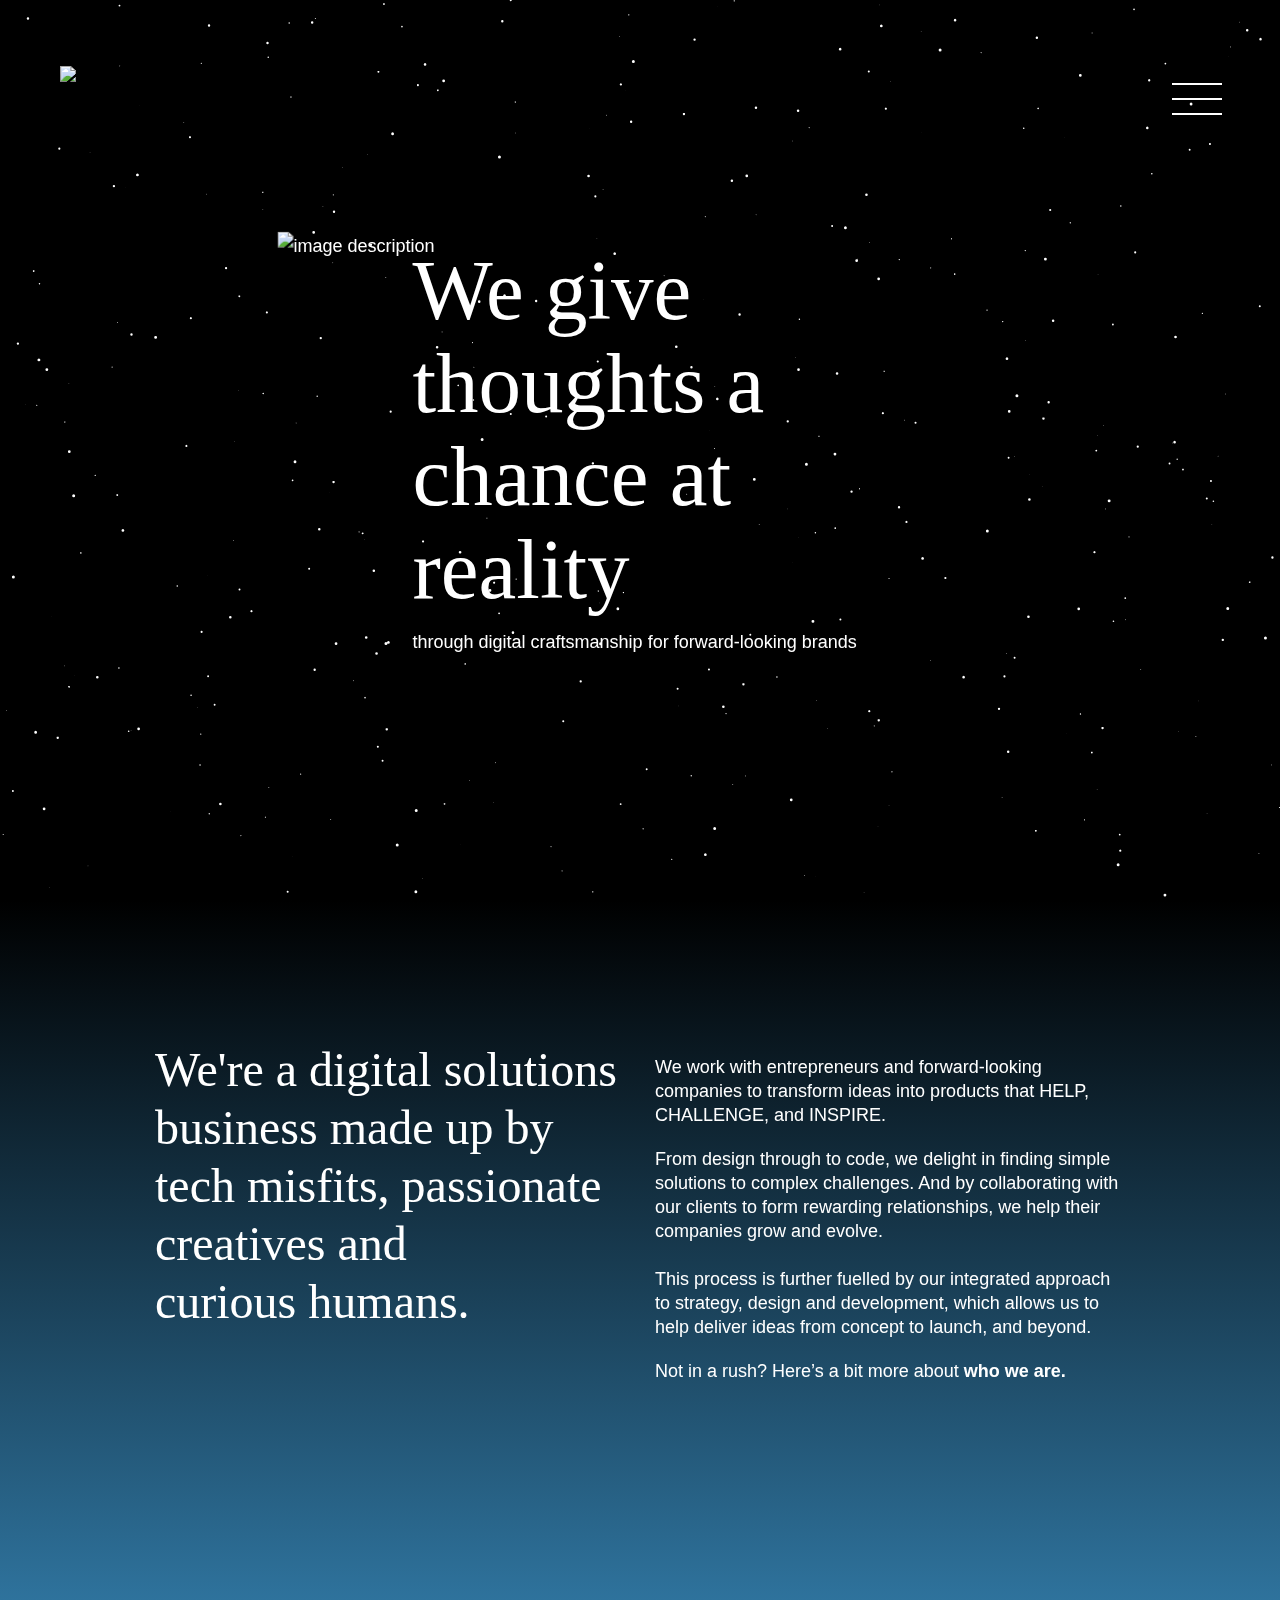
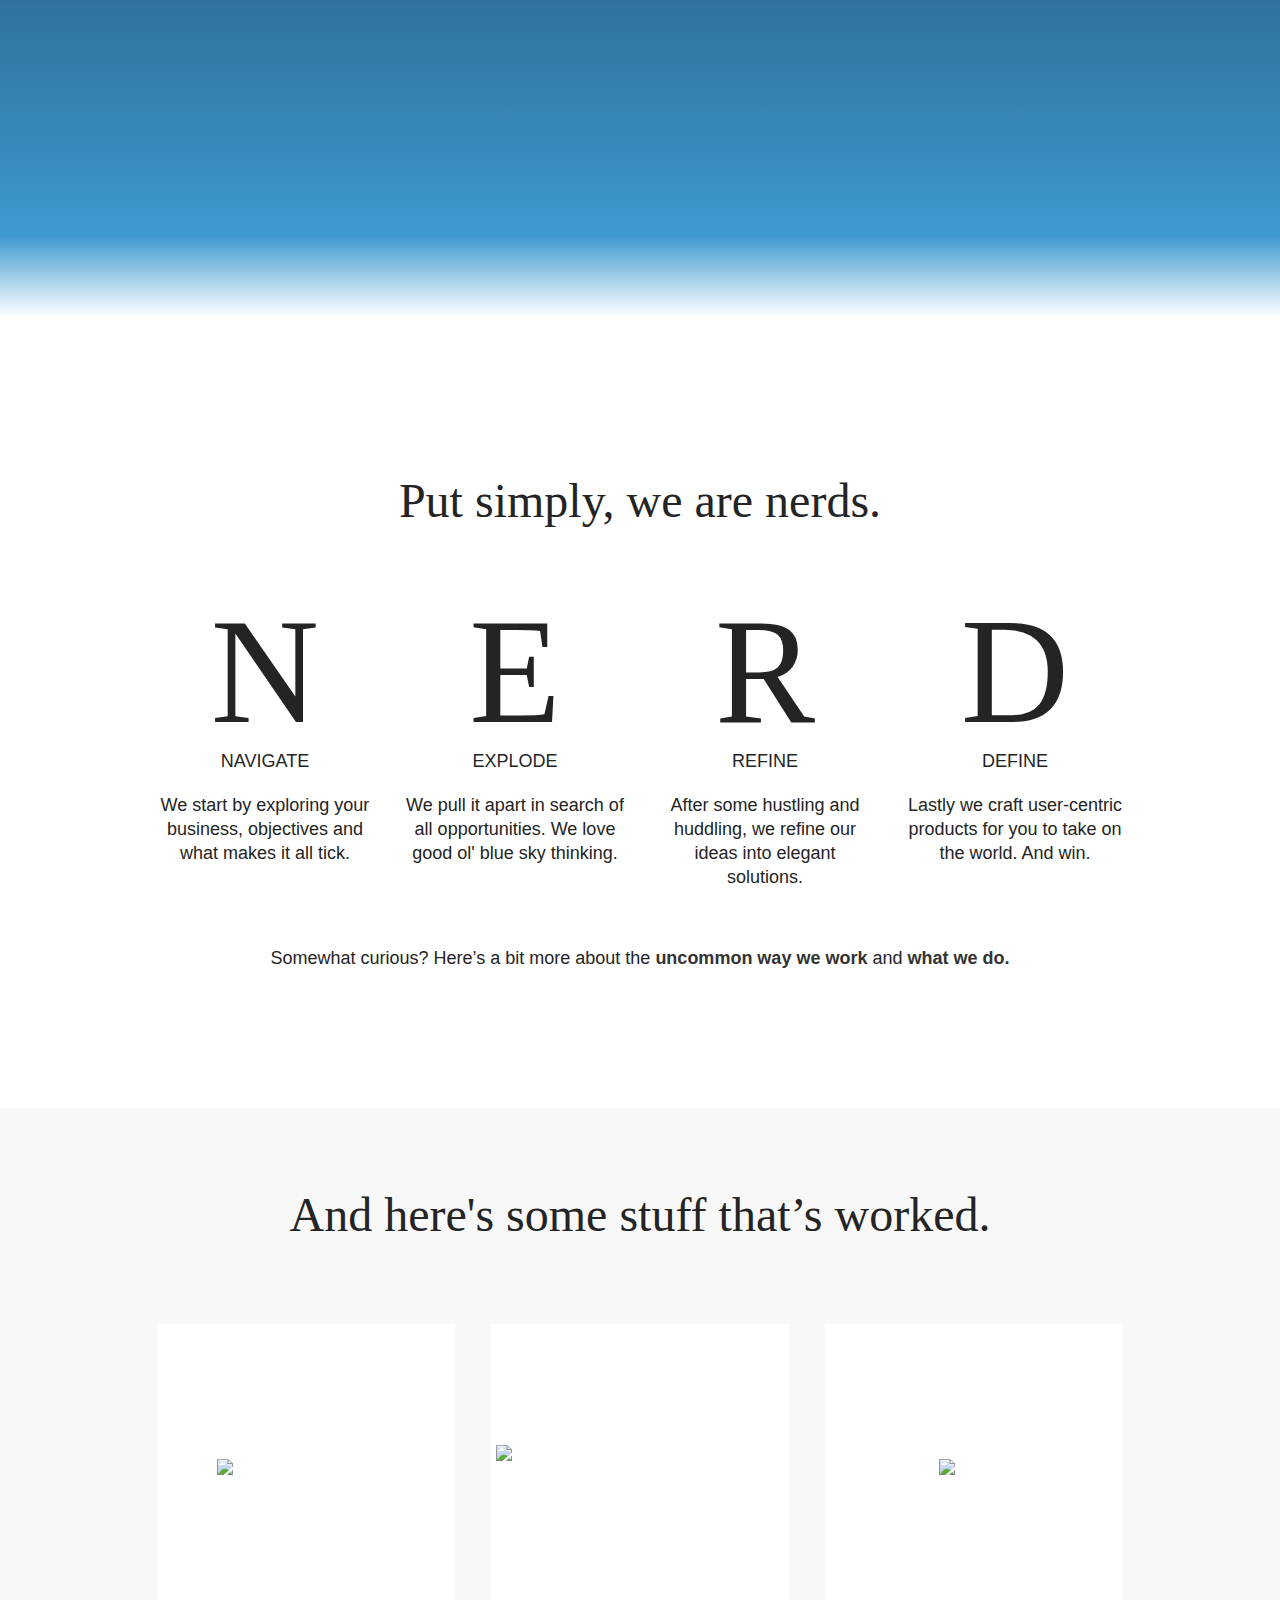
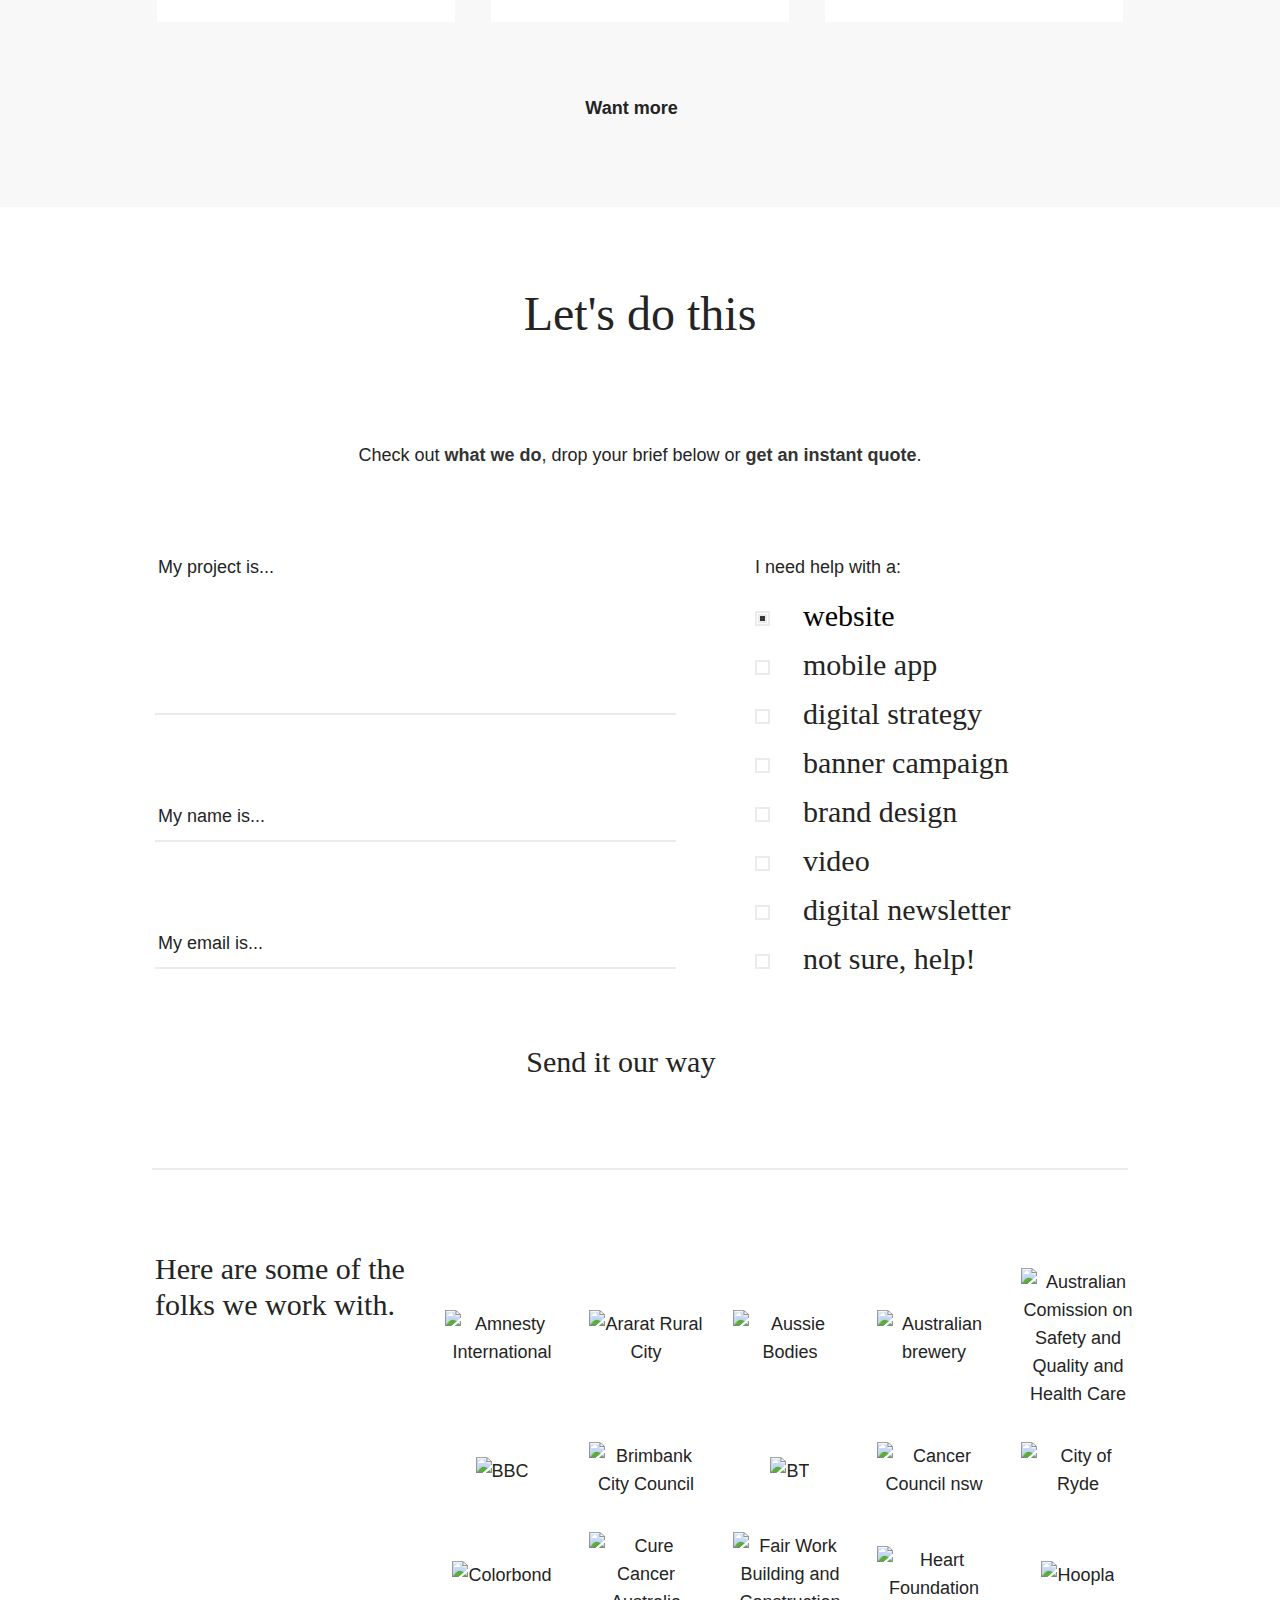
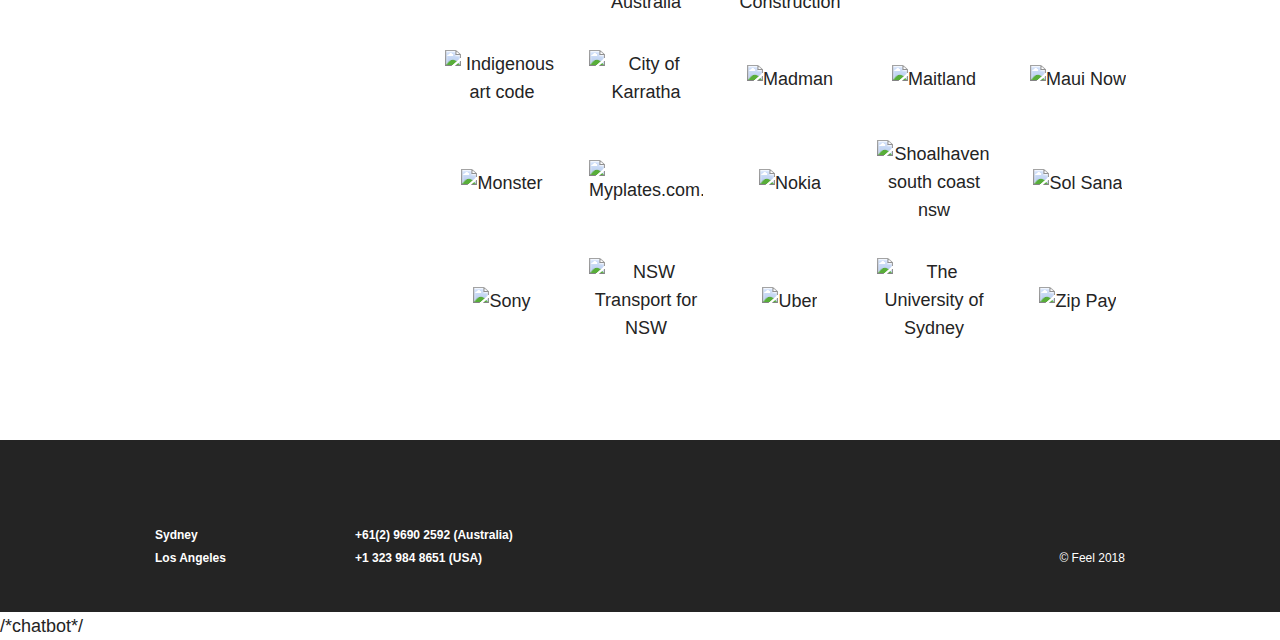
==== landing page/index.html @ 98326116 "using new landing page" ====
<!DOCTYPE html>
<!-- saved from url=(0020)https://feel.com.au/ -->
<html class=""><head><meta http-equiv="Content-Type" content="text/html; charset=UTF-8">
    
  
  <meta name="viewport" content="width=device-width, initial-scale=1.0">
  <title>Feel - A Digital Solutions Business</title>
  <meta name="description" content="We work with entrepreneurs and forward-looking companies to transform ideas into products that HELP, CHALLENGE, and INSPIRE. Got an idea? Call us 02 96902592.">
<meta property="og:type" content="business.business">
<meta property="og:title" content="Feel - A Digital Solutions Business">
<meta property="og:url" content="https://feel.com.au">
<meta property="fb:app_id" content="466690410343011">
<meta property="og:description" content="We work with entrepreneurs and forward-looking companies to transform ideas into products that HELP, CHALLENGE, and INSPIRE. Got an idea? Call us 02 96902592.">
<meta property="og:image" content="https://feel.com.au/images/wemakepeoplefeel.jpg">
<meta property="business:contact_data:street_address" content="18a/617 Elizabeth Street">
<meta property="business:contact_data:locality" content="Redfern">
<meta property="business:contact_data:region" content="NSW">
<meta property="business:contact_data:postal_code" content="2016">
<meta property="business:contact_data:country_name" content="Australia">
<link rel="icon" type="image/x-icon" href="https://feel.com.au/favicon.ico">
  <link href="./files/css" rel="stylesheet">
  <link href="./files/css(1)" rel="stylesheet">
  <link rel="stylesheet" href="./files/ionicons.css">
  <link rel="stylesheet" href="./files/bootstrap-extended.css">
  <link rel="stylesheet" href="./files/main.css">
  <script type="text/javascript" async="" src="./files/js"></script><script type="text/javascript" async="" src="./files/analytics.js"></script><script src="./files/sdk.js" async="" crossorigin="anonymous"></script><script id="facebook-jssdk" src="./files/sdk(1).js"></script><script type="text/javascript" src="./files/three.min.js" defer=""></script>
  <script type="text/javascript" src="./files/detector.js" defer=""></script>
  <script id="vs" type="x-shader/x-vertex" defer="">
    varying vec2 vUv;
    void main() {
      vUv = uv;
      gl_Position = projectionMatrix * modelViewMatrix * vec4( position, 1.0 );
    }
  </script>

  <script id="fs" type="x-shader/x-fragment" defer="">
    uniform sampler2D map;
    uniform vec3 fogColor;
    uniform float fogNear;
    uniform float fogFar;

    varying vec2 vUv;
    void main() {

      float depth = gl_FragCoord.z / gl_FragCoord.w;
      float fogFactor = smoothstep( fogNear, fogFar, depth );

      gl_FragColor = texture2D( map, vUv );
      gl_FragColor.w *= pow( gl_FragCoord.z, 20.0 );
      gl_FragColor = mix( gl_FragColor, vec4( fogColor, gl_FragColor.w ), fogFactor );
    }
  </script>
  <script type="text/javascript" src="./files/jquery.min.js" defer=""></script>
  <script type="text/javascript">window.jQuery || document.write('<script src="js/jquery-1.11.2.min.js"><\/script>')</script><script src="./files/jquery-1.11.2.min.js"></script>
  <script src="./files/bootstrap.min.js" integrity="sha384-Tc5IQib027qvyjSMfHjOMaLkfuWVxZxUPnCJA7l2mCWNIpG9mGCD8wGNIcPD7Txa" crossorigin="anonymous" defer=""></script>
  <script src="./files/jquery.main.js" defer=""></script>
  <!--[if IE]>
  <style>
      #clouds{
           display: none!important;
      }
      .cloud-holder {
          display:block!important;
      }
  </style>
  <![endif]-->
<!-- Global site tag (gtag.js) - Google Analytics -->
<script async="" src="./files/js(1)"></script>
<script>
window.dataLayer = window.dataLayer || [];
function gtag(){dataLayer.push(arguments);}
gtag('js', new Date());

gtag('config', 'UA-21711145-1', { 'optimize_id': 'GTM-KLN4WBJ'});
</script>
<!--GET SITE CONTROL POPUP-->
<script type="text/javascript" async="" src="./files/d7o31z7e.js">
</script>
<!--END GET SITE CONTROL POPUP-->
<style></style></head>
<body class="homepage" data-spy="scroll" data-target="#nav">
  <div id="wrapper">
    <header id="header" data-spy="affix" data-offset-top="0" data-offset-bottom="0">
      <div class="container">
        <nav class="navbar navbar-default">
          <div class="navbar-header">
            <a class="navbar-brand change-color" href="https://feel.com.au/#">
              <picture class="white-logo">
                <!--[if IE 9]><video style="display: none;"><![endif]-->
                <source srcset="images/logo-white-small.png, images/logo-white-small-2x.png 2x" media="(max-width: 767px)">
                <source srcset="images/logo-large-white.png">
                <!--[if IE 9]></video><![endif]-->
                <img src="./files/logo-large-white.png" alt="Feel">
              </picture>
              <picture class="black-logo">
                <!--[if IE 9]><video style="display: none;"><![endif]-->
                <source srcset="images/logo-dark-small.png, images/logo-dark-small-2x.png 2x" media="(max-width: 767px)">
                <source srcset="images/logo-large-dark.png">
                <!--[if IE 9]></video><![endif]-->
                <img src="./files/logo-large-dark.png" alt="Feel">
              </picture>
             </a>
          </div>
          <a class="nav-opener change-color" href="https://feel.com.au/#"><span></span></a>
          <nav id="nav">
            <div class="nav-container">
              <a class="nav-opener" href="https://feel.com.au/#"><span></span></a>
              <div class="nav-holder">
                <ul class="nav navbar-nav">
                  <li><a href="https://feel.com.au/#What-we-do">Who we are</a></li>
                  <li><a href="https://feel.com.au/#How-we-do-it">How we work</a></li>
                  <li><a href="https://feel.com.au/whatwedo">What we do</a></li>
                  <li><a href="https://feel.com.au/#Stuff-that-worked">Stuff that worked</a></li>
                  <li><a href="https://feel.com.au/#Let%E2%80%99s-talk">Let’s talk</a></li>
                </ul>
              </div>
            </div>
          </nav>
        </nav>
      </div>
    </header>
    <main id="main" role="main">
      <section class="top-inforamtiom">
        <div class="container">
          <div class="row">
            <div class="col-xs-12 column">
              <div class="text-block">
                <div class="text-wrapper">
                  <div class="holder">
                    <!--h1>We build transformative experiences</h1-->
                    <h1>We give thoughts a chance at reality</h1>
                    <p>through digital craftsmanship for forward-looking brands</p>
                  </div>
                  <div class="austronaut" style="transform: translate3d(76.4936px, 86.6725px, 0px);">
                    <picture>
                      <!--[if IE 9]><video style="display: none;"><![endif]-->
                      <source srcset="images/image-astronaut-small.png, images/image-astronaut-small-2x.png 2x" media="(max-width: 767px)">
                      <source srcset="images/image-astronaut.png">
                      <!--[if IE 9]></video><![endif]-->
                      <img src="./files/image-astronaut.png" alt="image description">
                    </picture>
                  </div>
                </div>
              </div>
            </div>
          </div>
        </div>
        <canvas id="canvas" width="1920" height="929"></canvas>
      </section>
      <section class="content-cols" id="What-we-do">
        <div class="container">
          <div class="row">
            <div class="col-xs-12 col-sm-5 col-sm-offset-1 title-col">
              <h2>We're a digital solutions business made up by tech misfits, passionate creatives and<br> curious humans.</h2>
            </div>
            <div class="col-xs-12 col-sm-5 description">
              	<p>We work with entrepreneurs and forward-looking companies to transform ideas into products that HELP, CHALLENGE, and INSPIRE.</p>
  				<p>From design through to code, we delight in finding simple solutions to complex challenges. And by
				collaborating with our clients to form rewarding relationships, we help their companies grow and evolve.<br><br>
				This process is further fuelled by our integrated approach to strategy, design and development, which allows us to
				help deliver ideas from concept to launch, and beyond.</p>
				<p>Not in a rush? Here’s a bit more about <a href="https://feel.com.au/about">who we are.</a><br></p>
            </div>
          </div>
        </div>
        <div id="clouds" style="background: url(&quot;[data-uri]&quot;) 0% 0% / 32px 100%;"><canvas width="1920" height="929" style="width: 1920px; height: 929px;"></canvas></div>
        <div class="cloud-holder">
         <img src="./files/clouds.png" alt="image description" width="1768" height="522">
       </div>
      </section>
      <div class="container" id="How-we-do-it">
        <div class="row">
          <div class="col-xs-12 text-center">
            <div class="intro-section">
              <h2>Put simply, we are nerds.</h2>
              <ul class="abbr-list list-unstyled">
                <li>
                  <span class="letter">N</span>
                  <span class="letter-explanation">NAVIGATE</span>
                  <p>We start by exploring your business, objectives and what makes it all tick.</p>
                </li>
                <li>
                  <span class="letter">e</span>
                  <span class="letter-explanation">EXPLODE</span>
                  <p>We pull it apart in search of all opportunities. We love good ol' blue sky thinking.</p>
                </li>
                <li>
                  <span class="letter">r</span>
                  <span class="letter-explanation">REFINE</span>
                  <p>After some hustling and huddling, we refine our ideas into elegant solutions.</p>
                </li>
                <li>
                  <span class="letter">d</span>
                  <span class="letter-explanation">DEFINE</span>
                  <p>Lastly we craft user-centric products for you to take on the world. And win.</p>
                </li>
              </ul>
  <p><br></p><p>Somewhat curious? Here’s a bit more about the <a href="https://feel.com.au/howwework">uncommon way we work </a>and <a href="https://feel.com.au/whatwedo">what we do.</a></p>
            </div>
          </div>
        </div>
      </div>
      <section class="stuff-section" id="Stuff-that-worked">
        <div class="container">
          <div class="row">
            <div class="col-xs-12 column text-center">
              <h2>And here's some stuff that’s worked.</h2>
              <div class="stuff-carousel load-more-holder">
                <div class="slick-slider">
                  <div class="slide">
                    <a popup-src="inc/fwbc-onsite" href="https://feel.com.au/#">
                      <span class="hover-block">
                        <span class="title">FWBC OnSite App</span>
                      </span>
                      <span class="image-holder">
                        <picture>
                          <!--[if IE 9]><video style="display: none;"><![endif]-->
                          <source srcset="images/FWBC.jpg, images/FWBC.jpg 2x" media="(max-width: 767px)">
                          <source srcset="images/FWBC.jpg">
                          <!--[if IE 9]></video><![endif]-->
                          <img src="./files/FWBC.jpg" alt="FWBC OnSite App">
                        </picture>
                      </span>
                    </a>
                  </div>
                  <div class="slide">
                    <a popup-src="inc/monster" href="https://feel.com.au/#">
                      <span class="hover-block">
                        <span class="title">Monster Worldwide Learning Platform</span>
                      </span>
                      <span class="image-holder">
                        <picture>
                          <!--[if IE 9]><video style="display: none;"><![endif]-->
                          <source srcset="images/monster.jpg, images/monster.jpg 2x" media="(max-width: 767px)">
                          <source srcset="images/monster.jpg">
                          <!--[if IE 9]></video><![endif]-->
                          <img src="./files/monster.jpg" alt="Monster Worldwide Recruitment Learning Platform">
                        </picture>
                      </span>
                    </a>
                  </div>
                  <div class="slide">
                    <a popup-src="inc/nokia-inhindsight" href="https://feel.com.au/#">
                      <span class="hover-block">
                        <span class="title">In Hindsight for Nokia</span>
                      </span>
                      <span class="image-holder">
                        <picture>
                          <!--[if IE 9]><video style="display: none;"><![endif]-->
                          <source srcset="images/nokia.jpg, images/nokia.jpg 2x" media="(max-width: 767px)">
                          <source srcset="images/nokia.jpg">
                          <!--[if IE 9]></video><![endif]-->
                          <img src="./files/nokia.jpg" alt="Nokia">
                        </picture>
                      </span>
                    </a>
                  </div>
                </div>
                <a class="load-more ion-ios-arrow-down" href="https://feel.com.au/inc/more-slides">Want more</a>
              </div>
            </div>
          </div>
        </div>
      </section>
      <section class="form-section" id="Let’s-talk">
        <form action="https://feel.com.au/mail.php" method="post" enctype="multipart/form-data" target-page="thankyou" class="step-form form-validation">
          <fieldset>
            <div class="container steps-holder">
              <div class="row">
                <div class="col-xs-12 text-center">
                  <h2>Let's do this</h2>
                  <p>Check out <a href="https://feel.com.au/whatwedo">what we do</a>, drop your brief below or <a href="https://feel.com.au/showmethemoney">get an instant quote</a>.</p>
                </div>
              </div>
              <div class="row steps-row">
                <div class="col-xs-12 col-sm-6 col-md-offset-1 inputs-block">
                  <div class="holder">
                    <div class="field-holder required-holder">
                      <textarea name="umessage" class="required" cols="30" rows="10" placeholder="My project is..." required=""></textarea>
                    </div>
                    <div class="field-holder required-holder">
                      <input name="ufname" class="required" type="text" placeholder="My name is..." required="">
                    </div>
                    <div class="field-holder required-holder">
                      <input name="umail" class="required-email" type="email" placeholder="My email is..." required="">
                    </div>
                  </div>
                </div>
                <div class="col-xs-12 col-sm-6 col-md-4 checkbox-block">
                  <div class="required-holder check-list">
                    <span class="label-col">I need help with a:</span>
                    <div class="check-row">
                      <span class="jcf-checkbox jcf-checked"><span></span><input data-type="at_least_one" name="needs[]" value="website" data-name="uniq____" id="id-check1" checked="checked" type="checkbox" style="position: absolute; height: 100%; width: 100%; opacity: 0; margin: 0px;"></span>
                      <label for="id-check1" class="jcf-label-active">website</label>
                    </div>
                    <div class="check-row">
                      <span class="jcf-checkbox jcf-unchecked"><span></span><input data-type="at_least_one" name="needs[]" value="mobile app" data-name="uniq____" id="id-check2" type="checkbox" style="position: absolute; height: 100%; width: 100%; opacity: 0; margin: 0px;"></span>
                      <label for="id-check2">mobile app</label>
                    </div>
                    <div class="check-row">
                      <span class="jcf-checkbox jcf-unchecked"><span></span><input data-type="at_least_one" name="needs[]" value="digital strategy" data-name="uniq____" id="id-check3" type="checkbox" style="position: absolute; height: 100%; width: 100%; opacity: 0; margin: 0px;"></span>
                      <label for="id-check3">digital strategy</label>
                    </div>
                    <div class="check-row">
                      <span class="jcf-checkbox jcf-unchecked"><span></span><input data-type="at_least_one" name="needs[]" value="banner campaign" data-name="uniq____" id="id-check4" type="checkbox" style="position: absolute; height: 100%; width: 100%; opacity: 0; margin: 0px;"></span>
                      <label data-required="true" for="id-check4">banner campaign</label>
                    </div>
                    <div class="check-row">
                      <span class="jcf-checkbox jcf-unchecked"><span></span><input data-type="at_least_one" name="needs[]" value="brand design" data-name="uniq____" id="id-check5" type="checkbox" style="position: absolute; height: 100%; width: 100%; opacity: 0; margin: 0px;"></span>
                      <label for="id-check5">brand design</label>
                    </div>
                    <div class="check-row">
                      <span class="jcf-checkbox jcf-unchecked"><span></span><input data-type="at_least_one" name="needs[]" value="video" data-name="uniq____" id="id-check6" type="checkbox" style="position: absolute; height: 100%; width: 100%; opacity: 0; margin: 0px;"></span>
                      <label for="id-check6">video</label>
                    </div>
                    <div class="check-row">
                      <span class="jcf-checkbox jcf-unchecked"><span></span><input data-type="at_least_one" name="needs[]" value="digital newsletter" data-name="uniq____" id="id-check7" type="checkbox" style="position: absolute; height: 100%; width: 100%; opacity: 0; margin: 0px;"></span>
                      <label for="id-check7">digital newsletter</label>
                    </div>
                    <div class="check-row">
                      <span class="jcf-checkbox jcf-unchecked"><span></span><input data-type="at_least_one" name="needs[]" value="not sure" data-name="uniq____" id="id-check8" type="checkbox" style="position: absolute; height: 100%; width: 100%; opacity: 0; margin: 0px;"></span>
                      <label for="id-check8">not sure, help!</label>
                    </div>
                    <div class="btn-holder text-center">
                      <a href="https://feel.com.au/#" class="next-step open item-link ion-ios-arrow-thin-right">Next step</a>
                    </div>
                  </div>
                </div>
              </div>
              <div class="row">
                <div class="col-xs-12 text-center submit-col">
                  <a href="https://feel.com.au/#" class="prev-step open item-link ion-ios-arrow-thin-left">Previous step</a>
                  <button type="submit" name="mail_submit" class="item-link ion-ios-arrow-thin-right">Send it our way</button>
                  <input type="hidden" value="1" name="mail_submit">
                </div>
              </div>
            </div>
          </fieldset>
        </form>
      </section>
      <div class="container">
        <section class="logos-section">
          <div class="row">
            <div class="col-xs-12 col-md-3 col-md-offset-1">
              <h3>Here are some of the folks we work with.</h3>
            </div>
            <div class="col-xs-12 col-sm-10 col-sm-offset-1 col-md-offset-0 col-md-7">
              <ul class="logos-list list-unstyled">
                <li>
                  <picture>
                    <!--[if IE 9]><video style="display: none;"><![endif]-->
                    <source srcset="images/amnesty.png, images/amnesty.png 2x" media="(max-width: 767px)">
                    <source srcset="images/amnesty.png">
                    <!--[if IE 9]></video><![endif]-->
                    <img src="./files/amnesty.png" alt="Amnesty International">
                  </picture>
                </li>
                <li>
                  <picture>
                    <!--[if IE 9]><video style="display: none;"><![endif]-->
                    <source srcset="images/img4-small.png, images/img4-small-2x.png 2x" media="(max-width: 767px)">
                    <source srcset="images/img4.png">
                    <!--[if IE 9]></video><![endif]-->
                    <img src="./files/img4.png" alt="Ararat Rural City">
                  </picture>
                </li>
                <li>
                  <picture>
                    <!--[if IE 9]><video style="display: none;"><![endif]-->
                    <source srcset="images/aussiebodies.png, images/aussiebodies.png 2x" media="(max-width: 767px)">
                    <source srcset="images/aussiebodies.png">
                    <!--[if IE 9]></video><![endif]-->
                    <img src="./files/aussiebodies.png" alt="Aussie Bodies">
                  </picture>
                </li>
                <li>
                  <picture>
                    <!--[if IE 9]><video style="display: none;"><![endif]-->
                    <source srcset="images/img5-small.png, images/img5-small-2x.png 2x" media="(max-width: 767px)">
                    <source srcset="images/img5.png">
                    <!--[if IE 9]></video><![endif]-->
                    <img src="./files/img5.png" alt="Australian brewery">
                  </picture>
                </li>
                <li>
                  <picture>
                    <!--[if IE 9]><video style="display: none;"><![endif]-->
                    <source srcset="images/img6-small.png, images/img6-small-2x.png 2x" media="(max-width: 767px)">
                    <source srcset="images/img6.png">
                    <!--[if IE 9]></video><![endif]-->
                    <img src="./files/img6.png" alt="Australian Comission on Safety and Quality and Health Care">
                  </picture>
                </li>
                <li>
                  <picture>
                    <!--[if IE 9]><video style="display: none;"><![endif]-->
                    <source srcset="images/img7-small.png, images/img7-small-2x.png 2x" media="(max-width: 767px)">
                    <source srcset="images/img7.png">
                    <!--[if IE 9]></video><![endif]-->
                    <img src="./files/img7.png" alt="BBC">
                  </picture>
                </li>
                <li>
                  <picture>
                    <!--[if IE 9]><video style="display: none;"><![endif]-->
                    <source srcset="images/img8-small.png, images/img8-small-2x.png 2x" media="(max-width: 767px)">
                    <source srcset="images/img8.png">
                    <!--[if IE 9]></video><![endif]-->
                    <img src="./files/img8.png" alt="Brimbank City Council">
                  </picture>
                </li>
                <li>
                  <picture>
                    <!--[if IE 9]><video style="display: none;"><![endif]-->
                    <source srcset="images/img9-small.png, images/img9-small-2x.png 2x" media="(max-width: 767px)">
                    <source srcset="images/img9.png">
                    <!--[if IE 9]></video><![endif]-->
                    <img src="./files/img9.png" alt="BT">
                  </picture>
                </li>
		<li>
                  <picture>
                    <!--[if IE 9]><video style="display: none;"><![endif]-->
                    <source srcset="images/img10-small.png, images/img10-small-2x.png 2x" media="(max-width: 767px)">
                    <source srcset="images/img10.png">
                    <!--[if IE 9]></video><![endif]-->
                    <img src="./files/img10.png" alt="Cancer Council nsw">
                  </picture>
                </li>
                <li>
                  <picture>
                    <!--[if IE 9]><video style="display: none;"><![endif]-->
                    <source srcset="images/img12-small.png, images/img12-small-2x.png 2x" media="(max-width: 767px)">
                    <source srcset="images/img12.png">
                    <!--[if IE 9]></video><![endif]-->
                    <img src="./files/img5.png" alt="City of Ryde">
                  </picture>
                </li>
                <li>
                  <picture>
                    <!--[if IE 9]><video style="display: none;"><![endif]-->
                    <source srcset="images/img13-small.png, images/img13-small-2x.png 2x" media="(max-width: 767px)">
                    <source srcset="images/img13.png">
                    <!--[if IE 9]></video><![endif]-->
                    <img src="./files/img5.png" alt="Colorbond">
                  </picture>
                </li>
                <li>
                  <picture>
                    <!--[if IE 9]><video style="display: none;"><![endif]-->
                    <source srcset="images/img14-small.png, images/img14-small-2x.png 2x" media="(max-width: 767px)">
                    <source srcset="images/img14.png">
                    <!--[if IE 9]></video><![endif]-->
                    <img src="./files/img4.png" alt="Cure Cancer Australia">
                  </picture>
                </li>
                <li>
                  <picture>
                    <!--[if IE 9]><video style="display: none;"><![endif]-->
                    <source srcset="images/fwbc2.png, images/fwbc2.png 2x" media="(max-width: 767px)">
                    <source srcset="images/fwbc2.png">
                    <!--[if IE 9]></video><![endif]-->
                    <img src="./files/fwbc2.png" alt="Fair Work Building and Construction">
                  </picture>
                </li>
                <li>
                  <picture>
                    <!--[if IE 9]><video style="display: none;"><![endif]-->
                    <source srcset="images/img16-small.png, images/img16-small-2x.png 2x" media="(max-width: 767px)">
                    <source srcset="images/img16.png">
                    <!--[if IE 9]></video><![endif]-->
                    <img src="./files/img16.png" alt="Heart Foundation">
                  </picture>
                </li>
                <li>
                  <picture>
                    <!--[if IE 9]><video style="display: none;"><![endif]-->
                    <source srcset="images/img17-small.png, images/img17-small-2x.png 2x" media="(max-width: 767px)">
                    <source srcset="images/img17.png">
                    <!--[if IE 9]></video><![endif]-->
                    <img src="./files/img17.png" alt="Hoopla">
                  </picture>
                </li>
                <li>
                  <picture>
                    <!--[if IE 9]><video style="display: none;"><![endif]-->
                    <source srcset="images/img18-small.png, images/img18-small-2x.png 2x" media="(max-width: 767px)">
                    <source srcset="images/img18.png">
                    <!--[if IE 9]></video><![endif]-->
                    <img src="./files/img18.png" alt="Indigenous art code">
                  </picture>
                </li>
                <li>
                  <picture>
                    <!--[if IE 9]><video style="display: none;"><![endif]-->
                    <source srcset="images/img19-small.png, images/img19-small-2x.png 2x" media="(max-width: 767px)">
                    <source srcset="images/img19.png">
                    <!--[if IE 9]></video><![endif]-->
                    <img src="./files/img19.png" alt="City of Karratha">
                  </picture>
                </li>
                <li>
                  <picture>
                    <!--[if IE 9]><video style="display: none;"><![endif]-->
                    <source srcset="images/img20-small.png, images/img20-small-2x.png 2x" media="(max-width: 767px)">
                    <source srcset="images/img20.png">
                    <!--[if IE 9]></video><![endif]-->
                    <img src="./files/img20.png" alt="Madman">
                  </picture>
                </li>
                <li>
                  <picture>
                    <!--[if IE 9]><video style="display: none;"><![endif]-->
                    <source srcset="images/img21-small.png, images/img21-small-2x.png 2x" media="(max-width: 767px)">
                    <source srcset="images/img21.png">
                    <!--[if IE 9]></video><![endif]-->
                    <img src="./files/img21.png" alt="Maitland">
                  </picture>
                </li>
                <li>
                  <picture>
                    <!--[if IE 9]><video style="display: none;"><![endif]-->
                    <source srcset="images/img22-small.png, images/img22-small-2x.png 2x" media="(max-width: 767px)">
                    <source srcset="images/img22.png">
                    <!--[if IE 9]></video><![endif]-->
                    <img src="./files/img22.png" alt="Maui Now">
                  </picture>
                </li>
                <li>
                  <picture>
                    <!--[if IE 9]><video style="display: none;"><![endif]-->
                    <source srcset="images/img23-small.png, images/img23-small-2x.png 2x" media="(max-width: 767px)">
                    <source srcset="images/img23.png">
                    <!--[if IE 9]></video><![endif]-->
                    <img src="./files/img23.png" alt="Monster">
                  </picture>
                </li>
                <li>
                  <picture>
                    <!--[if IE 9]><video style="display: none;"><![endif]-->
                    <source srcset="images/img25-small.png, images/img25-small-2x.png 2x" media="(max-width: 767px)">
                    <source srcset="images/img25.png">
                    <!--[if IE 9]></video><![endif]-->
                    <img src="./files/img25.png" alt="Myplates.com.au">
                  </picture>
                </li>
                <li>
                  <picture>
                    <!--[if IE 9]><video style="display: none;"><![endif]-->
                    <source srcset="images/img26-small.png, images/img26-small-2x.png 2x" media="(max-width: 767px)">
                    <source srcset="images/img26.png">
                    <!--[if IE 9]></video><![endif]-->
                    <img src="./files/img26.png" alt="Nokia">
                  </picture>
                </li>
                <li>
                  <picture>
                    <!--[if IE 9]><video style="display: none;"><![endif]-->
                    <source srcset="images/img27-small.png, images/img27-small-2x.png 2x" media="(max-width: 767px)">
                    <source srcset="images/img27.png">
                    <!--[if IE 9]></video><![endif]-->
                    <img src="./files/img27.png" alt="Shoalhaven south coast nsw">
                  </picture>
                </li>
                <li>
                  <picture>
                    <!--[if IE 9]><video style="display: none;"><![endif]-->
                    <source srcset="images/img28-small.png, images/img28-small-2x.png 2x" media="(max-width: 767px)">
                    <source srcset="images/img28.png">
                    <!--[if IE 9]></video><![endif]-->
                    <img src="./files/img28.png" alt="Sol Sana">
                  </picture>
                </li>
                <li>
                  <picture>
                    <!--[if IE 9]><video style="display: none;"><![endif]-->
                    <source srcset="images/sony2.png, images/sony2.png 2x" media="(max-width: 767px)">
                    <source srcset="images/sony2.png">
                    <!--[if IE 9]></video><![endif]-->
                    <img src="./files/sony2.png" alt="Sony">
                  </picture>
                </li>
                <li>
                  <picture>
                    <!--[if IE 9]><video style="display: none;"><![endif]-->
                    <source srcset="images/img30-small.png, images/img30-small-2x.png 2x" media="(max-width: 767px)">
                    <source srcset="images/img30.png">
                    <!--[if IE 9]></video><![endif]-->
                    <img src="./files/img30.png" alt="NSW Transport for NSW">
                  </picture>
                </li>
                <li>
                  <picture>
                    <!--[if IE 9]><video style="display: none;"><![endif]-->
                    <source srcset="images/img31-small.png, images/img31-small-2x.png 2x" media="(max-width: 767px)">
                    <source srcset="images/img31.png">
                    <!--[if IE 9]></video><![endif]-->
                    <img src="./files/img31.png" alt="Uber">
                  </picture>
                </li>
                <li>
                  <picture>
                    <!--[if IE 9]><video style="display: none;"><![endif]-->
                    <source srcset="images/img32-small.png, images/img32-small-2x.png 2x" media="(max-width: 767px)">
                    <source srcset="images/img32.png">
                    <!--[if IE 9]></video><![endif]-->
                    <img src="./files/img32.png" alt="The University of Sydney">
                  </picture>
                </li>
                <li>
                  <picture>
                    <!--[if IE 9]><video style="display: none;"><![endif]-->
                    <source srcset="images/zippay.png, images/zippay.png 2x" media="(max-width: 767px)">
                    <source srcset="images/zippay.png">
                    <!--[if IE 9]></video><![endif]-->
                    <img src="./files/zippay.png" alt="Zip Pay">
                  </picture>
                </li>
              </ul>
            </div>
          </div>
        </section>
      </div>
    </main>
    <footer id="footer">
      <div class="container">
        <div class="row align-bottom">
          <div class="col-xs-12 col-sm-5 col-md-2 col-md-offset-1">
            <!--address--><p><strong>Sydney</strong><!--18a, 617 Elizabeth St Redfern NSW 2016--><br><strong>Los Angeles</strong></p><!--Coming Soon></address-->
          </div>
          <div class="col-xs-12 col-sm-3 col-md-2">
            <p><a href="tel:+61296902592">+61(2) 9690 2592 (Australia)</a><br><a href="tel:+13239848651">+1 323 984 8651 (USA)</a></p>
                    </div>
                    <div class="col-xs-12 col-sm-4 col-md-6 copyright-holder">
                        <span class="copyright">© Feel 2018</span>
          </div>
        </div>
      </div>
    </footer>
  </div>
  /*chatbot*/
  <script>
      window.fbMessengerPlugins = window.fbMessengerPlugins || {
        init: function () {
          FB.init({
            appId            : '1678638095724206',
            autoLogAppEvents : true,
            xfbml            : true,
            version          : 'v3.0'
          });
        }, callable: []
      };
      window.fbAsyncInit = window.fbAsyncInit || function () {
        window.fbMessengerPlugins.callable.forEach(function (item) { item(); });
        window.fbMessengerPlugins.init();
      };
      setTimeout(function () {
        (function (d, s, id) {
          var js, fjs = d.getElementsByTagName(s)[0];
          if (d.getElementById(id)) { return; }
          js = d.createElement(s);
          js.id = id;
          js.src = "//connect.facebook.net/en_US/sdk.js";
          fjs.parentNode.insertBefore(js, fjs);
        }(document, 'script', 'facebook-jssdk'));
      }, 0);
      </script>

      <div class="fb-customerchat" page_id="170378733070354" theme_color="#000000" ref="feel-chat">

      </div>



</body></html>
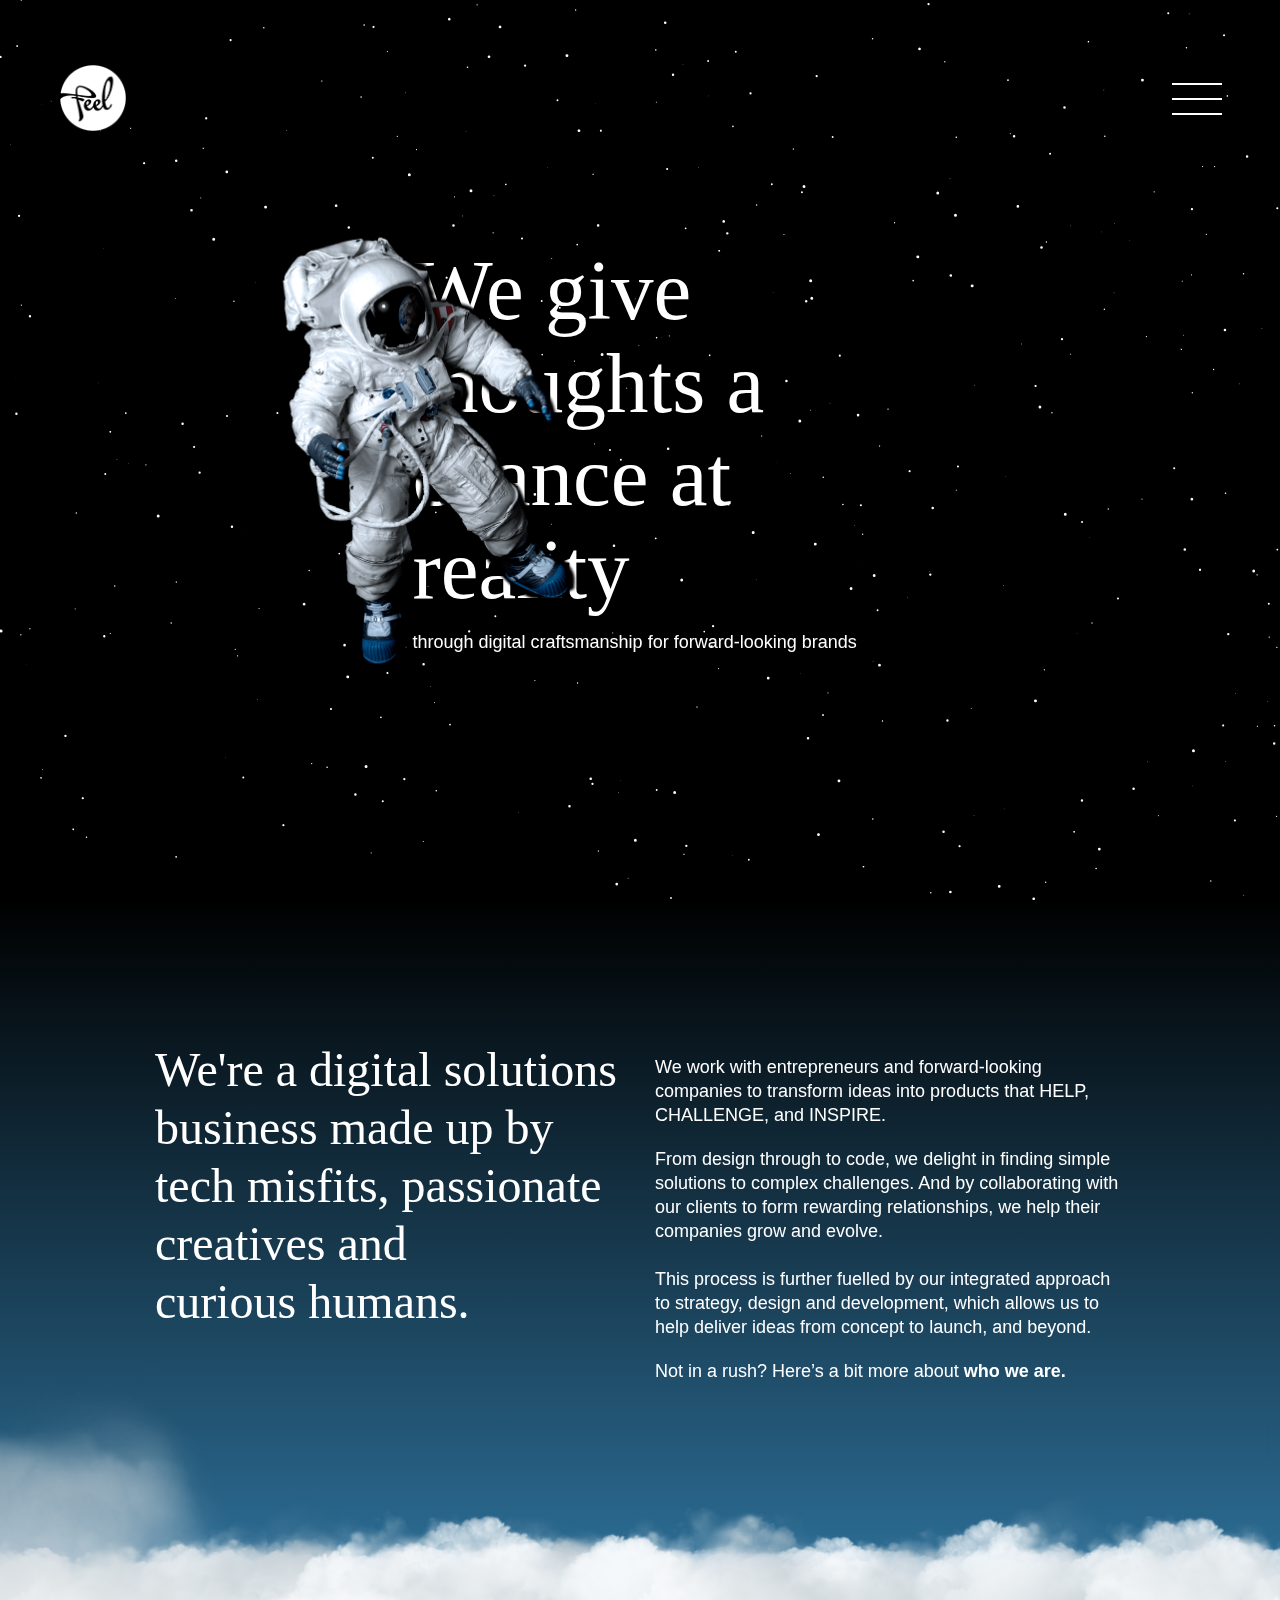
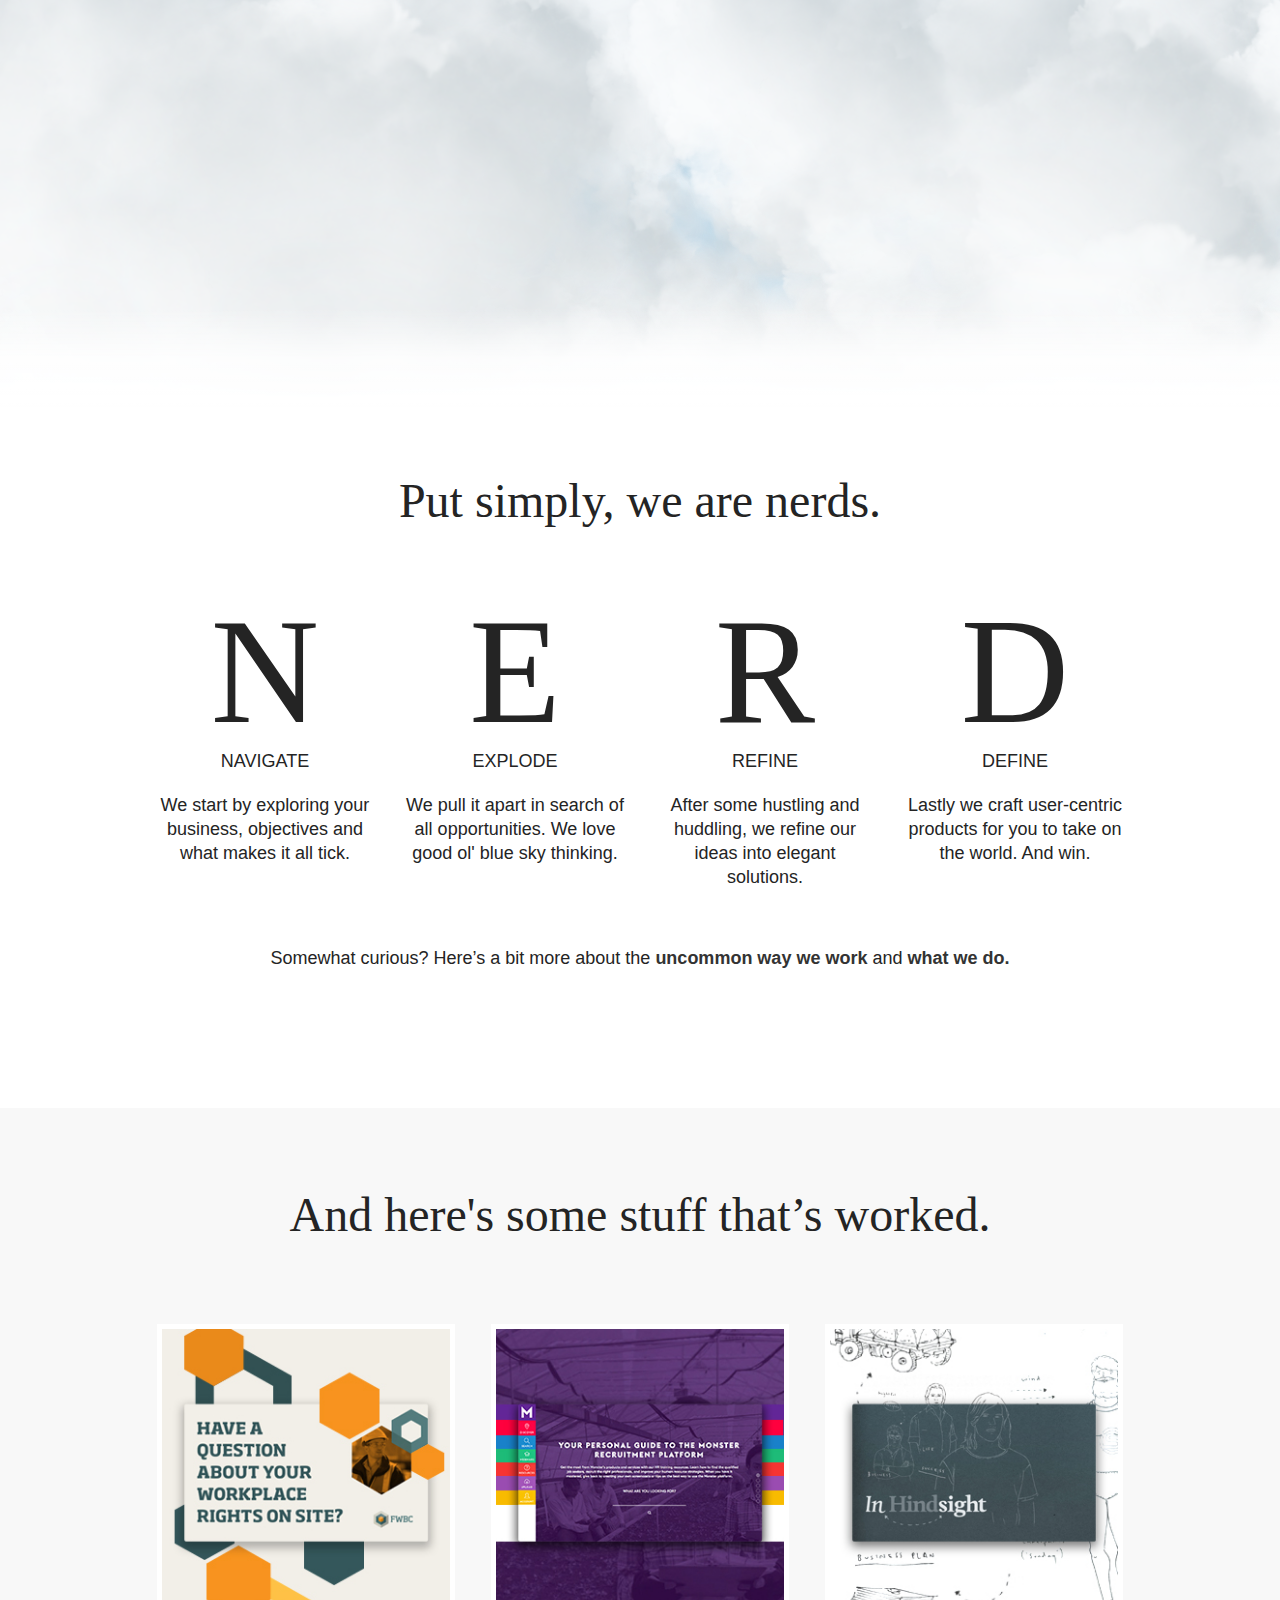
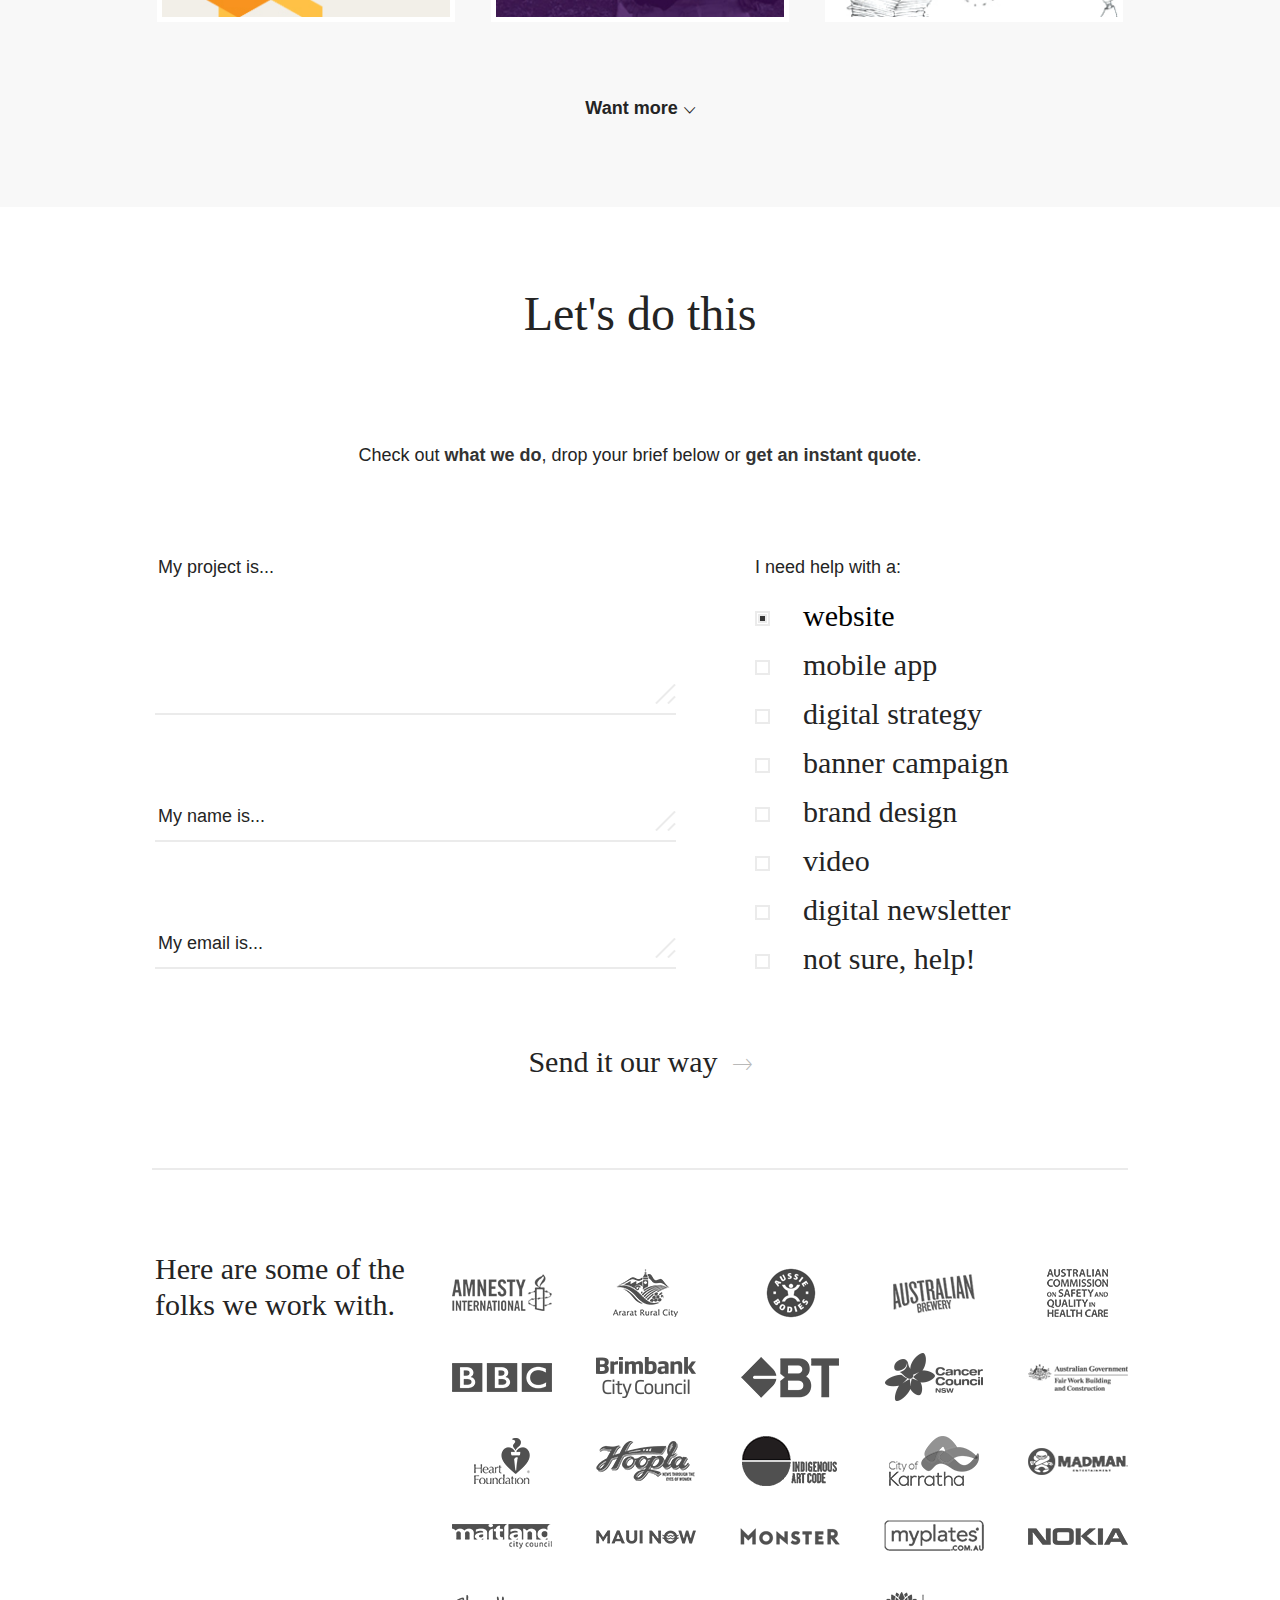
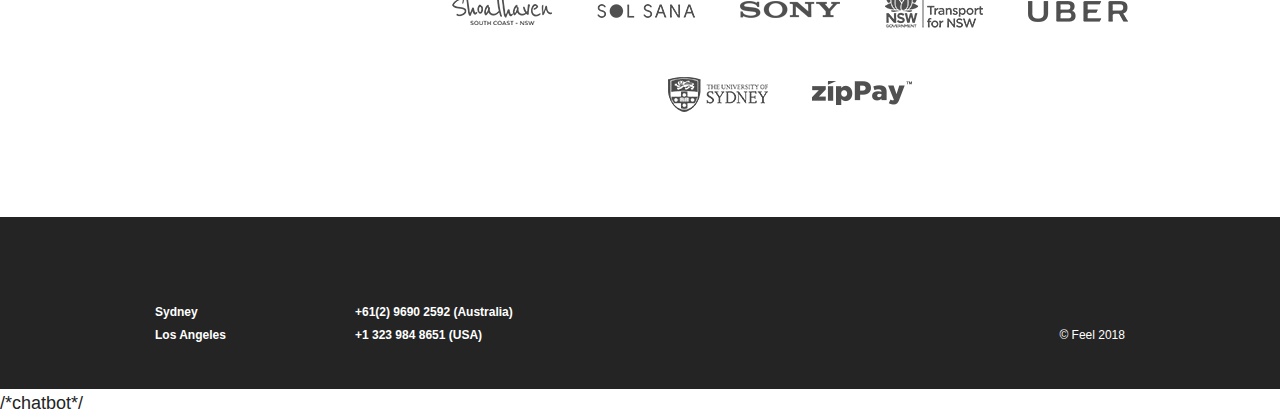
==== commit 6f7a213d: "clouds are rendering" ====
--- a/landing page/index.html
+++ b/landing page/index.html
@@ -5,19 +5,19 @@
   
   <meta name="viewport" content="width=device-width, initial-scale=1.0">
   <title>Feel - A Digital Solutions Business</title>
-  <meta name="description" content="We work with entrepreneurs and forward-looking companies to transform ideas into products that HELP, CHALLENGE, and INSPIRE. Got an idea? Call us 02 96902592.">
+  <meta name="description" content="We help people build simple & fresh websites. Got an idea? Call us (+64) 0220910069.">
 <meta property="og:type" content="business.business">
-<meta property="og:title" content="Feel - A Digital Solutions Business">
-<meta property="og:url" content="https://feel.com.au">
-<meta property="fb:app_id" content="466690410343011">
-<meta property="og:description" content="We work with entrepreneurs and forward-looking companies to transform ideas into products that HELP, CHALLENGE, and INSPIRE. Got an idea? Call us 02 96902592.">
-<meta property="og:image" content="https://feel.com.au/images/wemakepeoplefeel.jpg">
-<meta property="business:contact_data:street_address" content="18a/617 Elizabeth Street">
-<meta property="business:contact_data:locality" content="Redfern">
-<meta property="business:contact_data:region" content="NSW">
-<meta property="business:contact_data:postal_code" content="2016">
-<meta property="business:contact_data:country_name" content="Australia">
-<link rel="icon" type="image/x-icon" href="https://feel.com.au/favicon.ico">
+<meta property="og:title" content="Webbi - Digital Design">
+<meta property="og:url" content="https://webbi.co.nz">
+<!-- <meta property="fb:app_id" content="466690410343011"> -->
+<meta property="og:description" content="We help people build simple & fresh websites. Got an idea? Call us (+64) 0220910069.">
+<meta property="og:image" content="https://webbi.co.nz/images/wemakepeoplefeel.jpg">
+<meta property="business:contact_data:street_address" content="34 Olympus Way">
+<meta property="business:contact_data:locality" content="Richmond">
+<meta property="business:contact_data:region" content="Nelson">
+<meta property="business:contact_data:postal_code" content="7020">
+<meta property="business:contact_data:country_name" content="New Zealand">
+<link rel="icon" type="image/x-icon" href="https://webbi.co.nz/favicon.ico">
   <link href="./files/css" rel="stylesheet">
   <link href="./files/css(1)" rel="stylesheet">
   <link rel="stylesheet" href="./files/ionicons.css">
@@ -51,7 +51,7 @@
     }
   </script>
   <script type="text/javascript" src="./files/jquery.min.js" defer=""></script>
-  <script type="text/javascript">window.jQuery || document.write('<script src="js/jquery-1.11.2.min.js"><\/script>')</script><script src="./files/jquery-1.11.2.min.js"></script>
+  <script type="text/javascript">window.jQuery || document.write('<script src="./files/jquery-1.11.2.min.js"><\/script>')</script><script src="./files/jquery-1.11.2.min.js"></script>
   <script src="./files/bootstrap.min.js" integrity="sha384-Tc5IQib027qvyjSMfHjOMaLkfuWVxZxUPnCJA7l2mCWNIpG9mGCD8wGNIcPD7Txa" crossorigin="anonymous" defer=""></script>
   <script src="./files/jquery.main.js" defer=""></script>
   <!--[if IE]>
@@ -165,7 +165,7 @@
         </div>
         <div id="clouds" style="background: url(&quot;[data-uri]&quot;) 0% 0% / 32px 100%;"><canvas width="1920" height="929" style="width: 1920px; height: 929px;"></canvas></div>
         <div class="cloud-holder">
-         <img src="./files/clouds.png" alt="image description" width="1768" height="522">
+         <img src="./images/clouds.png" alt="image description" width="1768" height="522">
        </div>
       </section>
       <div class="container" id="How-we-do-it">
@@ -427,33 +427,15 @@
                     <img src="./files/img10.png" alt="Cancer Council nsw">
                   </picture>
                 </li>
-                <li>
-                  <picture>
-                    <!--[if IE 9]><video style="display: none;"><![endif]-->
-                    <source srcset="images/img12-small.png, images/img12-small-2x.png 2x" media="(max-width: 767px)">
-                    <source srcset="images/img12.png">
-                    <!--[if IE 9]></video><![endif]-->
-                    <img src="./files/img5.png" alt="City of Ryde">
-                  </picture>
-                </li>
-                <li>
-                  <picture>
-                    <!--[if IE 9]><video style="display: none;"><![endif]-->
-                    <source srcset="images/img13-small.png, images/img13-small-2x.png 2x" media="(max-width: 767px)">
-                    <source srcset="images/img13.png">
-                    <!--[if IE 9]></video><![endif]-->
-                    <img src="./files/img5.png" alt="Colorbond">
-                  </picture>
-                </li>
-                <li>
-                  <picture>
-                    <!--[if IE 9]><video style="display: none;"><![endif]-->
-                    <source srcset="images/img14-small.png, images/img14-small-2x.png 2x" media="(max-width: 767px)">
-                    <source srcset="images/img14.png">
-                    <!--[if IE 9]></video><![endif]-->
-                    <img src="./files/img4.png" alt="Cure Cancer Australia">
-                  </picture>
-                </li>
+                <!-- <li> -->
+                  <!-- <picture> -->
+                    <!--[if IE 9]><video style="display: none;"><![endif]-->
+                    <!-- <source srcset="images/img12-small.png, images/img12-small-2x.png 2x" media="(max-width: 767px)"> -->
+                    <!-- <source srcset="images/img12.png"> -->
+                    <!--[if IE 9]></video><![endif]-->
+                    <!-- <img src="./files/img5.png" alt="City of Ryde"> -->
+                  <!-- </picture> -->
+                <!-- </li> -->
                 <li>
                   <picture>
                     <!--[if IE 9]><video style="display: none;"><![endif]-->
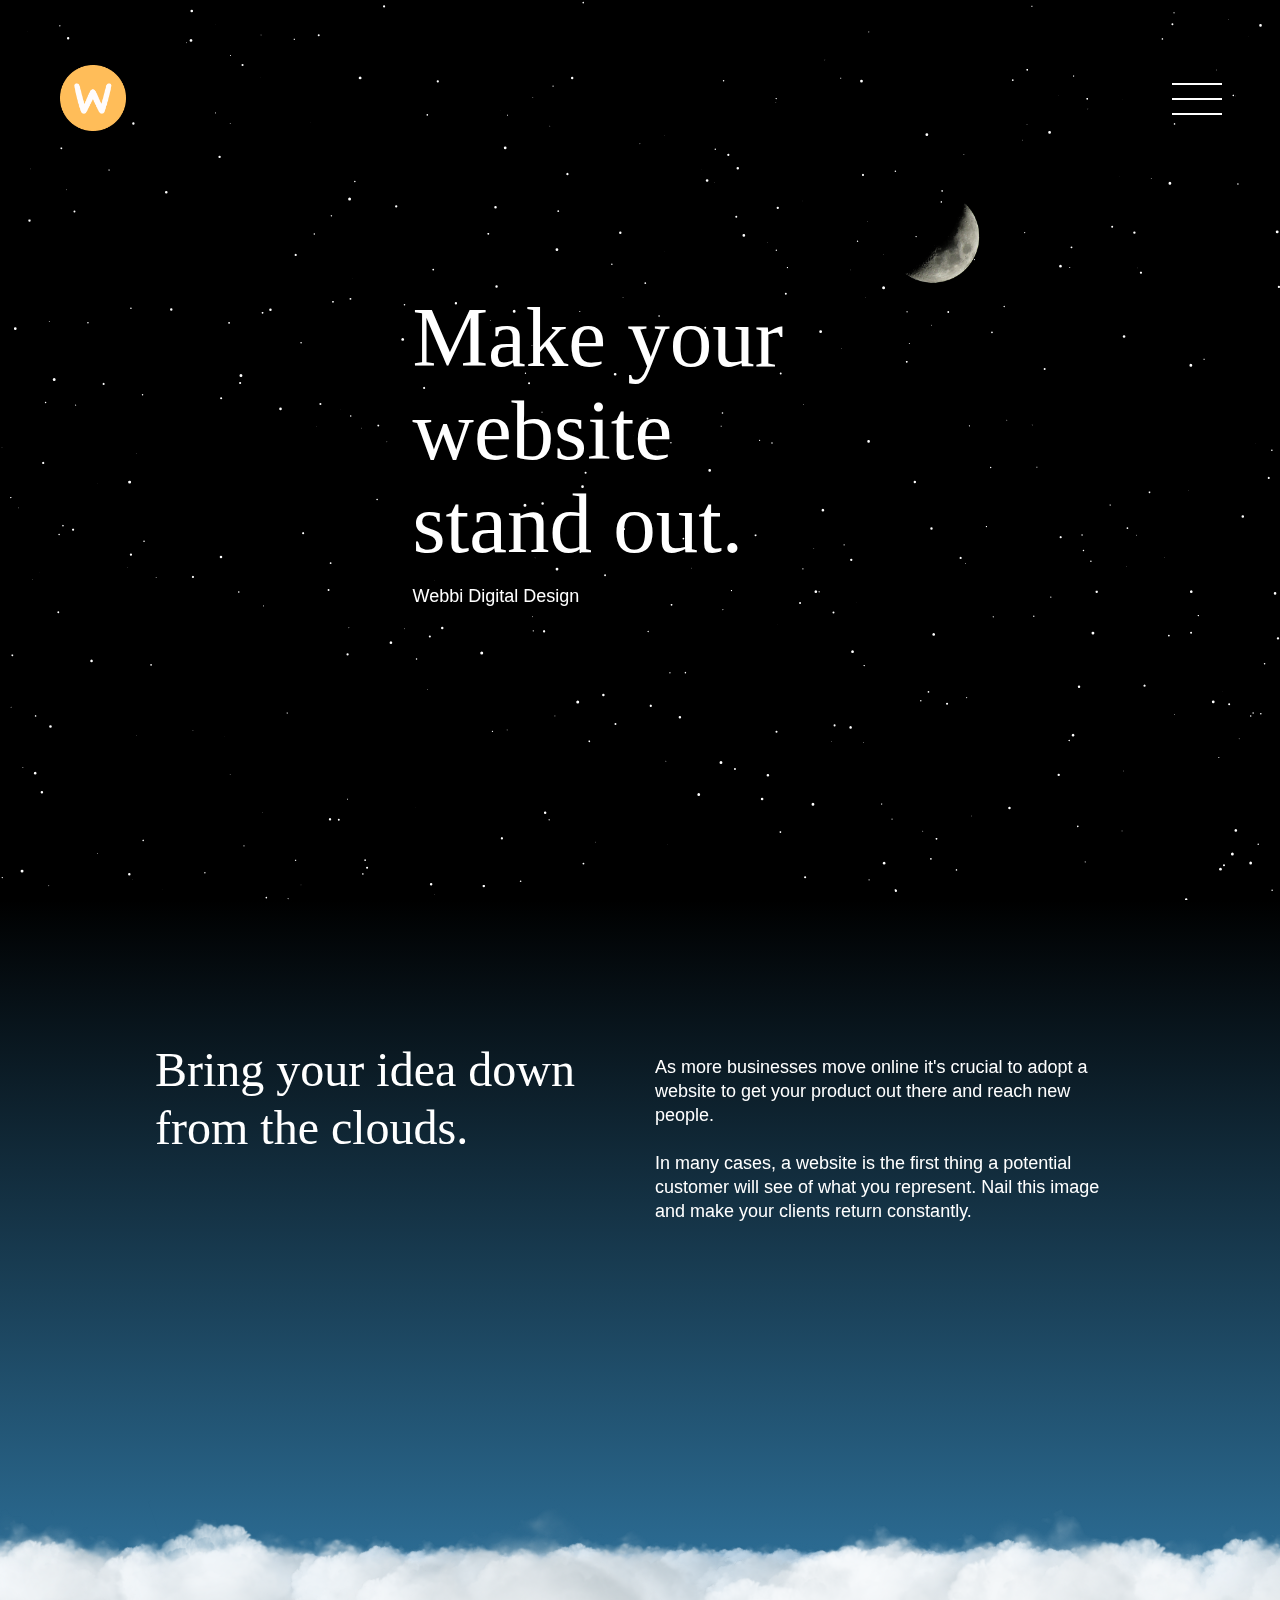
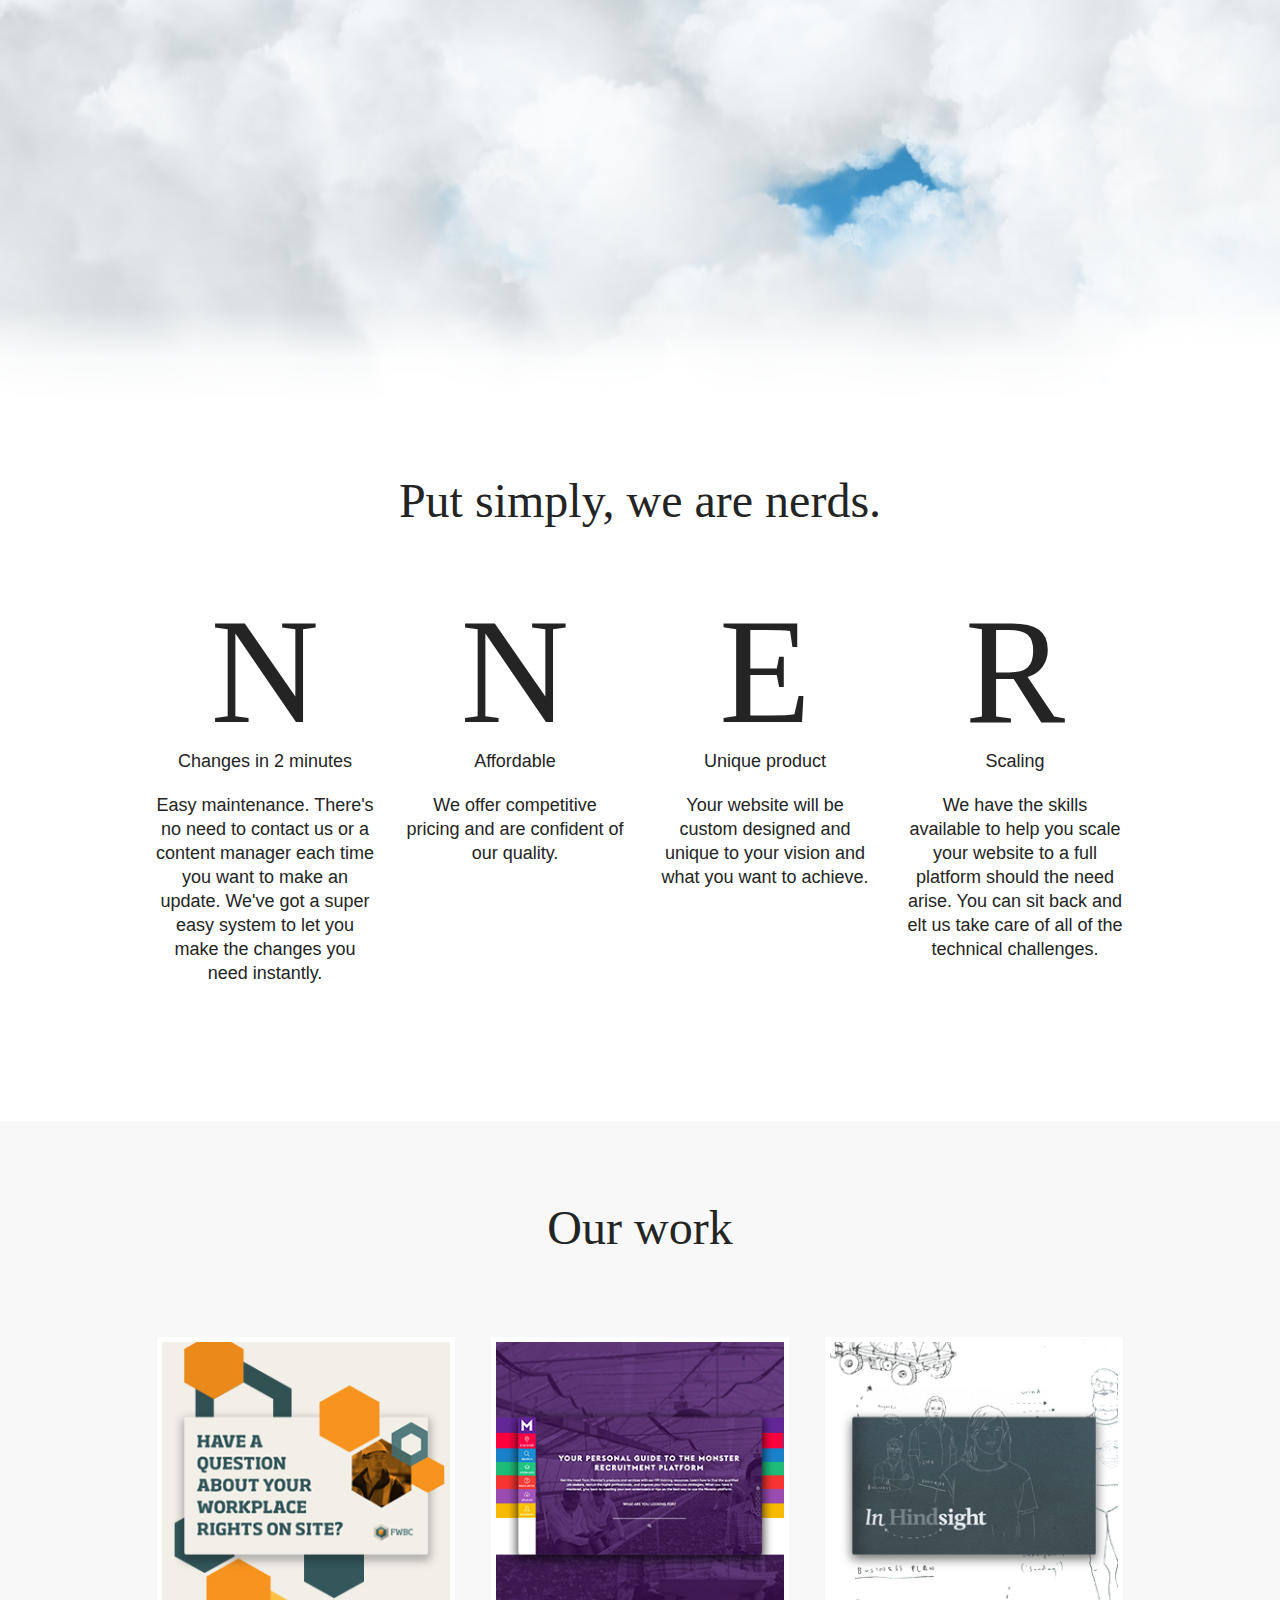
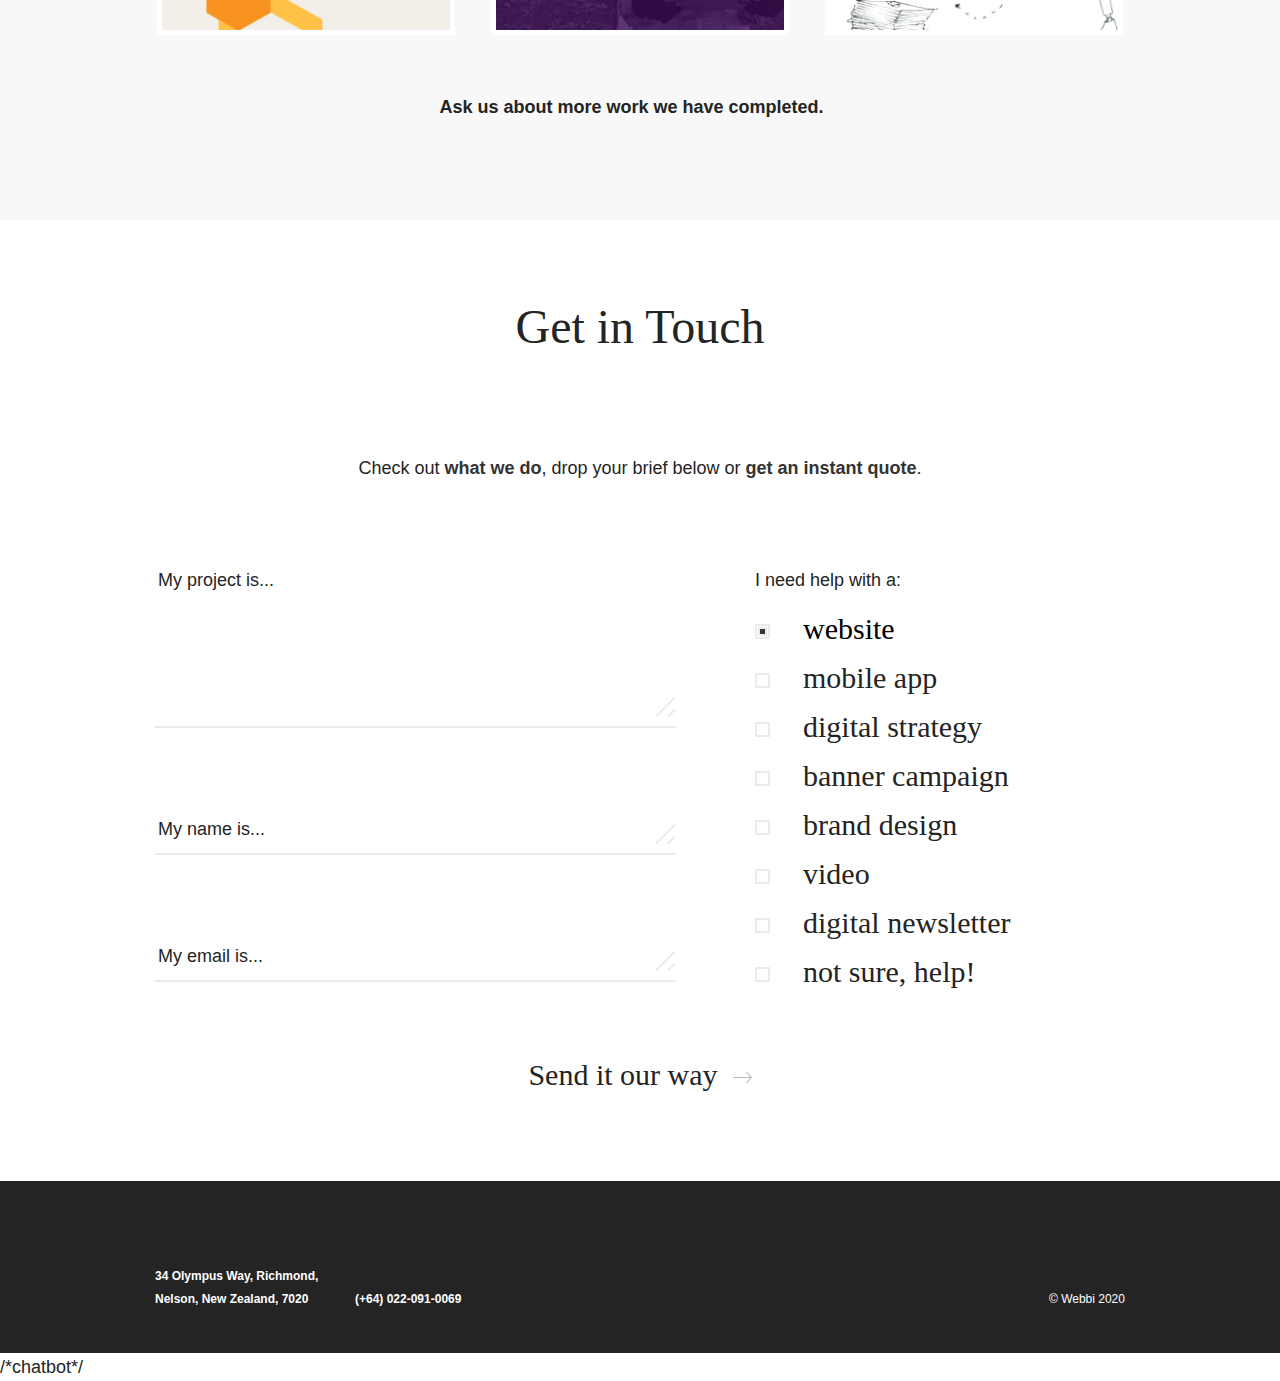
==== commit d16fafdf: "landing page starting to look good" ====
--- a/landing page/index.html
+++ b/landing page/index.html
@@ -1,10 +1,10 @@
 <!DOCTYPE html>
-<!-- saved from url=(0020)https://feel.com.au/ -->
+<!-- saved from url=(0020)https://webbi.co.nz/ -->
 <html class=""><head><meta http-equiv="Content-Type" content="text/html; charset=UTF-8">
     
   
   <meta name="viewport" content="width=device-width, initial-scale=1.0">
-  <title>Feel - A Digital Solutions Business</title>
+  <title>Webbi - Digital Designs</title>
   <meta name="description" content="We help people build simple & fresh websites. Got an idea? Call us (+64) 0220910069.">
 <meta property="og:type" content="business.business">
 <meta property="og:title" content="Webbi - Digital Design">
@@ -17,7 +17,7 @@
 <meta property="business:contact_data:region" content="Nelson">
 <meta property="business:contact_data:postal_code" content="7020">
 <meta property="business:contact_data:country_name" content="New Zealand">
-<link rel="icon" type="image/x-icon" href="https://webbi.co.nz/favicon.ico">
+<link rel="icon" type="image/x-icon" href="https://webbi.co.nz/icon.png">
   <link href="./files/css" rel="stylesheet">
   <link href="./files/css(1)" rel="stylesheet">
   <link rel="stylesheet" href="./files/ionicons.css">
@@ -71,7 +71,7 @@
 function gtag(){dataLayer.push(arguments);}
 gtag('js', new Date());
 
-gtag('config', 'UA-21711145-1', { 'optimize_id': 'GTM-KLN4WBJ'});
+// gtag('config', 'UA-21711145-1', { 'optimize_id': 'GTM-KLN4WBJ'});
 </script>
 <!--GET SITE CONTROL POPUP-->
 <script type="text/javascript" async="" src="./files/d7o31z7e.js">
@@ -84,34 +84,34 @@
       <div class="container">
         <nav class="navbar navbar-default">
           <div class="navbar-header">
-            <a class="navbar-brand change-color" href="https://feel.com.au/#">
+            <a class="navbar-brand change-color" href="https://webbi.co.nz">
               <picture class="white-logo">
                 <!--[if IE 9]><video style="display: none;"><![endif]-->
-                <source srcset="images/logo-white-small.png, images/logo-white-small-2x.png 2x" media="(max-width: 767px)">
-                <source srcset="images/logo-large-white.png">
+                <source srcset="images/icon.png, images/logo-white-small-2x.png 2x" media="(max-width: 767px)">
+                <source srcset="images/icon.png">
                 <!--[if IE 9]></video><![endif]-->
-                <img src="./files/logo-large-white.png" alt="Feel">
+                <img src="./images/icon.png" alt="Webbi">
               </picture>
               <picture class="black-logo">
                 <!--[if IE 9]><video style="display: none;"><![endif]-->
-                <source srcset="images/logo-dark-small.png, images/logo-dark-small-2x.png 2x" media="(max-width: 767px)">
-                <source srcset="images/logo-large-dark.png">
+                <source srcset="images/icon.png, images/logo-dark-small-2x.png 2x" media="(max-width: 767px)">
+                <source srcset="images/icon.png">
                 <!--[if IE 9]></video><![endif]-->
-                <img src="./files/logo-large-dark.png" alt="Feel">
+                <img src="./images/icon.png" alt="Webbi">
               </picture>
              </a>
           </div>
-          <a class="nav-opener change-color" href="https://feel.com.au/#"><span></span></a>
+          <a class="nav-opener change-color" href="https://webbi.co.nz"><span></span></a>
           <nav id="nav">
             <div class="nav-container">
-              <a class="nav-opener" href="https://feel.com.au/#"><span></span></a>
+              <a class="nav-opener" href="https://webbi.co.nz"><span></span></a>
               <div class="nav-holder">
                 <ul class="nav navbar-nav">
-                  <li><a href="https://feel.com.au/#What-we-do">Who we are</a></li>
-                  <li><a href="https://feel.com.au/#How-we-do-it">How we work</a></li>
-                  <li><a href="https://feel.com.au/whatwedo">What we do</a></li>
-                  <li><a href="https://feel.com.au/#Stuff-that-worked">Stuff that worked</a></li>
-                  <li><a href="https://feel.com.au/#Let%E2%80%99s-talk">Let’s talk</a></li>
+                  <li><a href="https://webbi.co.nz/#What-we-do">Who we are</a></li>
+                  <li><a href="https://webbi.co.nz/#How-we-do-it">How we work</a></li>
+                  <li><a href="https://webbi.co.nz/whatwedo">What we do</a></li>
+                  <li><a href="https://webbi.co.nz/#Stuff-that-worked">Stuff that worked</a></li>
+                  <li><a href="https://webbi.co.nz/#Let%E2%80%99s-talk">Let’s talk</a></li>
                 </ul>
               </div>
             </div>
@@ -128,16 +128,17 @@
                 <div class="text-wrapper">
                   <div class="holder">
                     <!--h1>We build transformative experiences</h1-->
-                    <h1>We give thoughts a chance at reality</h1>
-                    <p>through digital craftsmanship for forward-looking brands</p>
-                  </div>
-                  <div class="austronaut" style="transform: translate3d(76.4936px, 86.6725px, 0px);">
+                    <h1>Make your website stand out.</h1>
+                    <p>Webbi Digital Design</p>
+                  </div>
+                  <!-- style="transform: translate3d(76.4936px, 86.6725px, 0px);" -->
+                  <div class="austronaut">
                     <picture>
                       <!--[if IE 9]><video style="display: none;"><![endif]-->
-                      <source srcset="images/image-astronaut-small.png, images/image-astronaut-small-2x.png 2x" media="(max-width: 767px)">
-                      <source srcset="images/image-astronaut.png">
+                      <source srcset="images/moon/half.png, images/image-astronaut-small-2x.png 2x" media="(max-width: 767px)">
+                      <source srcset="images/moon_half.png">
                       <!--[if IE 9]></video><![endif]-->
-                      <img src="./files/image-astronaut.png" alt="image description">
+                      <img src="./files/moon_half.png" alt="Moon">
                     </picture>
                   </div>
                 </div>
@@ -151,15 +152,15 @@
         <div class="container">
           <div class="row">
             <div class="col-xs-12 col-sm-5 col-sm-offset-1 title-col">
-              <h2>We're a digital solutions business made up by tech misfits, passionate creatives and<br> curious humans.</h2>
+              <!-- <h2>We can design your online image.</h2> -->
+              <h2>Bring your idea down from the clouds.</h2>
             </div>
             <div class="col-xs-12 col-sm-5 description">
-              	<p>We work with entrepreneurs and forward-looking companies to transform ideas into products that HELP, CHALLENGE, and INSPIRE.</p>
-  				<p>From design through to code, we delight in finding simple solutions to complex challenges. And by
-				collaborating with our clients to form rewarding relationships, we help their companies grow and evolve.<br><br>
-				This process is further fuelled by our integrated approach to strategy, design and development, which allows us to
-				help deliver ideas from concept to launch, and beyond.</p>
-				<p>Not in a rush? Here’s a bit more about <a href="https://feel.com.au/about">who we are.</a><br></p>
+                <p>As more businesses move online it's crucial to adopt a website to get your product out there and reach new people.
+                <br/><br/>
+                In many cases, a website is the first thing a potential customer will see of what you represent. Nail this image and make your clients return constantly.
+                </p>
+		            <!-- <p>Not in a rush? Here’s a bit more about <a href="https://webbi.co.nz/about">who we are.</a><br></p> -->
             </div>
           </div>
         </div>
@@ -176,26 +177,26 @@
               <ul class="abbr-list list-unstyled">
                 <li>
                   <span class="letter">N</span>
-                  <span class="letter-explanation">NAVIGATE</span>
-                  <p>We start by exploring your business, objectives and what makes it all tick.</p>
+                  <span class="letter-explanation">Changes in 2 minutes</span>
+                  <p>Easy maintenance. There's no need to contact us or a content manager each time you want to make an update. We've got a super easy system to let you make the changes you need instantly.</p>
+                </li>
+                <li>
+                  <span class="letter">N</span>
+                  <span class="letter-explanation">Affordable</span>
+                  <p>We offer competitive pricing and are confident of our quality.</p>
                 </li>
                 <li>
                   <span class="letter">e</span>
-                  <span class="letter-explanation">EXPLODE</span>
-                  <p>We pull it apart in search of all opportunities. We love good ol' blue sky thinking.</p>
+                  <span class="letter-explanation">Unique product</span>
+                  <p>Your website will be custom designed and unique to your vision and what you want to achieve.</p>
                 </li>
                 <li>
                   <span class="letter">r</span>
-                  <span class="letter-explanation">REFINE</span>
-                  <p>After some hustling and huddling, we refine our ideas into elegant solutions.</p>
-                </li>
-                <li>
-                  <span class="letter">d</span>
-                  <span class="letter-explanation">DEFINE</span>
-                  <p>Lastly we craft user-centric products for you to take on the world. And win.</p>
+                  <span class="letter-explanation">Scaling</span>
+                  <p>We have the skills available to help you scale your website to a full platform should the need arise. You can sit back and elt us take care of all of the technical challenges.</p>
                 </li>
               </ul>
-  <p><br></p><p>Somewhat curious? Here’s a bit more about the <a href="https://feel.com.au/howwework">uncommon way we work </a>and <a href="https://feel.com.au/whatwedo">what we do.</a></p>
+  <!-- <p><br></p><p>Somewhat curious? Here’s a bit more about the <a href="https://webbi.co.nz/howwework">uncommon way we work </a>and <a href="https://webbi.co.nz/whatwedo">what we do.</a></p> -->
             </div>
           </div>
         </div>
@@ -204,11 +205,11 @@
         <div class="container">
           <div class="row">
             <div class="col-xs-12 column text-center">
-              <h2>And here's some stuff that’s worked.</h2>
+              <h2>Our work</h2>
               <div class="stuff-carousel load-more-holder">
                 <div class="slick-slider">
                   <div class="slide">
-                    <a popup-src="inc/fwbc-onsite" href="https://feel.com.au/#">
+                    <a popup-src="inc/fwbc-onsite" href="https://webbi.co.nz/#">
                       <span class="hover-block">
                         <span class="title">FWBC OnSite App</span>
                       </span>
@@ -224,7 +225,7 @@
                     </a>
                   </div>
                   <div class="slide">
-                    <a popup-src="inc/monster" href="https://feel.com.au/#">
+                    <a popup-src="inc/monster" href="https://webbi.co.nz/#">
                       <span class="hover-block">
                         <span class="title">Monster Worldwide Learning Platform</span>
                       </span>
@@ -240,7 +241,7 @@
                     </a>
                   </div>
                   <div class="slide">
-                    <a popup-src="inc/nokia-inhindsight" href="https://feel.com.au/#">
+                    <a popup-src="inc/nokia-inhindsight" href="https://webbi.co.nz/#">
                       <span class="hover-block">
                         <span class="title">In Hindsight for Nokia</span>
                       </span>
@@ -256,20 +257,21 @@
                     </a>
                   </div>
                 </div>
-                <a class="load-more ion-ios-arrow-down" href="https://feel.com.au/inc/more-slides">Want more</a>
+                <!-- <a class="load-more ion-ios-arrow-down" href="https://webbi.co.nz/inc/more-slides">Want more</a> -->
+                <p class="load-more"><b>Ask us about more work we have completed.</b></p>
               </div>
             </div>
           </div>
         </div>
       </section>
       <section class="form-section" id="Let’s-talk">
-        <form action="https://feel.com.au/mail.php" method="post" enctype="multipart/form-data" target-page="thankyou" class="step-form form-validation">
+        <form action="https://webbi.co.nz/mail.php" method="post" enctype="multipart/form-data" target-page="thankyou" class="step-form form-validation">
           <fieldset>
             <div class="container steps-holder">
               <div class="row">
                 <div class="col-xs-12 text-center">
-                  <h2>Let's do this</h2>
-                  <p>Check out <a href="https://feel.com.au/whatwedo">what we do</a>, drop your brief below or <a href="https://feel.com.au/showmethemoney">get an instant quote</a>.</p>
+                  <h2>Get in Touch</h2>
+                  <p>Check out <a href="https://webbi.co.nz/whatwedo">what we do</a>, drop your brief below or <a href="https://webbi.co.nz/showmethemoney">get an instant quote</a>.</p>
                 </div>
               </div>
               <div class="row steps-row">
@@ -322,14 +324,14 @@
                       <label for="id-check8">not sure, help!</label>
                     </div>
                     <div class="btn-holder text-center">
-                      <a href="https://feel.com.au/#" class="next-step open item-link ion-ios-arrow-thin-right">Next step</a>
+                      <a href="https://webbi.co.nz/#" class="next-step open item-link ion-ios-arrow-thin-right">Next step</a>
                     </div>
                   </div>
                 </div>
               </div>
               <div class="row">
                 <div class="col-xs-12 text-center submit-col">
-                  <a href="https://feel.com.au/#" class="prev-step open item-link ion-ios-arrow-thin-left">Previous step</a>
+                  <a href="https://webbi.co.nz/#" class="prev-step open item-link ion-ios-arrow-thin-left">Previous step</a>
                   <button type="submit" name="mail_submit" class="item-link ion-ios-arrow-thin-right">Send it our way</button>
                   <input type="hidden" value="1" name="mail_submit">
                 </div>
@@ -338,290 +340,31 @@
           </fieldset>
         </form>
       </section>
-      <div class="container">
-        <section class="logos-section">
-          <div class="row">
-            <div class="col-xs-12 col-md-3 col-md-offset-1">
-              <h3>Here are some of the folks we work with.</h3>
-            </div>
-            <div class="col-xs-12 col-sm-10 col-sm-offset-1 col-md-offset-0 col-md-7">
-              <ul class="logos-list list-unstyled">
-                <li>
-                  <picture>
-                    <!--[if IE 9]><video style="display: none;"><![endif]-->
-                    <source srcset="images/amnesty.png, images/amnesty.png 2x" media="(max-width: 767px)">
-                    <source srcset="images/amnesty.png">
-                    <!--[if IE 9]></video><![endif]-->
-                    <img src="./files/amnesty.png" alt="Amnesty International">
-                  </picture>
-                </li>
-                <li>
-                  <picture>
-                    <!--[if IE 9]><video style="display: none;"><![endif]-->
-                    <source srcset="images/img4-small.png, images/img4-small-2x.png 2x" media="(max-width: 767px)">
-                    <source srcset="images/img4.png">
-                    <!--[if IE 9]></video><![endif]-->
-                    <img src="./files/img4.png" alt="Ararat Rural City">
-                  </picture>
-                </li>
-                <li>
-                  <picture>
-                    <!--[if IE 9]><video style="display: none;"><![endif]-->
-                    <source srcset="images/aussiebodies.png, images/aussiebodies.png 2x" media="(max-width: 767px)">
-                    <source srcset="images/aussiebodies.png">
-                    <!--[if IE 9]></video><![endif]-->
-                    <img src="./files/aussiebodies.png" alt="Aussie Bodies">
-                  </picture>
-                </li>
-                <li>
-                  <picture>
-                    <!--[if IE 9]><video style="display: none;"><![endif]-->
-                    <source srcset="images/img5-small.png, images/img5-small-2x.png 2x" media="(max-width: 767px)">
-                    <source srcset="images/img5.png">
-                    <!--[if IE 9]></video><![endif]-->
-                    <img src="./files/img5.png" alt="Australian brewery">
-                  </picture>
-                </li>
-                <li>
-                  <picture>
-                    <!--[if IE 9]><video style="display: none;"><![endif]-->
-                    <source srcset="images/img6-small.png, images/img6-small-2x.png 2x" media="(max-width: 767px)">
-                    <source srcset="images/img6.png">
-                    <!--[if IE 9]></video><![endif]-->
-                    <img src="./files/img6.png" alt="Australian Comission on Safety and Quality and Health Care">
-                  </picture>
-                </li>
-                <li>
-                  <picture>
-                    <!--[if IE 9]><video style="display: none;"><![endif]-->
-                    <source srcset="images/img7-small.png, images/img7-small-2x.png 2x" media="(max-width: 767px)">
-                    <source srcset="images/img7.png">
-                    <!--[if IE 9]></video><![endif]-->
-                    <img src="./files/img7.png" alt="BBC">
-                  </picture>
-                </li>
-                <li>
-                  <picture>
-                    <!--[if IE 9]><video style="display: none;"><![endif]-->
-                    <source srcset="images/img8-small.png, images/img8-small-2x.png 2x" media="(max-width: 767px)">
-                    <source srcset="images/img8.png">
-                    <!--[if IE 9]></video><![endif]-->
-                    <img src="./files/img8.png" alt="Brimbank City Council">
-                  </picture>
-                </li>
-                <li>
-                  <picture>
-                    <!--[if IE 9]><video style="display: none;"><![endif]-->
-                    <source srcset="images/img9-small.png, images/img9-small-2x.png 2x" media="(max-width: 767px)">
-                    <source srcset="images/img9.png">
-                    <!--[if IE 9]></video><![endif]-->
-                    <img src="./files/img9.png" alt="BT">
-                  </picture>
-                </li>
-		<li>
-                  <picture>
-                    <!--[if IE 9]><video style="display: none;"><![endif]-->
-                    <source srcset="images/img10-small.png, images/img10-small-2x.png 2x" media="(max-width: 767px)">
-                    <source srcset="images/img10.png">
-                    <!--[if IE 9]></video><![endif]-->
-                    <img src="./files/img10.png" alt="Cancer Council nsw">
-                  </picture>
-                </li>
-                <!-- <li> -->
-                  <!-- <picture> -->
-                    <!--[if IE 9]><video style="display: none;"><![endif]-->
-                    <!-- <source srcset="images/img12-small.png, images/img12-small-2x.png 2x" media="(max-width: 767px)"> -->
-                    <!-- <source srcset="images/img12.png"> -->
-                    <!--[if IE 9]></video><![endif]-->
-                    <!-- <img src="./files/img5.png" alt="City of Ryde"> -->
-                  <!-- </picture> -->
-                <!-- </li> -->
-                <li>
-                  <picture>
-                    <!--[if IE 9]><video style="display: none;"><![endif]-->
-                    <source srcset="images/fwbc2.png, images/fwbc2.png 2x" media="(max-width: 767px)">
-                    <source srcset="images/fwbc2.png">
-                    <!--[if IE 9]></video><![endif]-->
-                    <img src="./files/fwbc2.png" alt="Fair Work Building and Construction">
-                  </picture>
-                </li>
-                <li>
-                  <picture>
-                    <!--[if IE 9]><video style="display: none;"><![endif]-->
-                    <source srcset="images/img16-small.png, images/img16-small-2x.png 2x" media="(max-width: 767px)">
-                    <source srcset="images/img16.png">
-                    <!--[if IE 9]></video><![endif]-->
-                    <img src="./files/img16.png" alt="Heart Foundation">
-                  </picture>
-                </li>
-                <li>
-                  <picture>
-                    <!--[if IE 9]><video style="display: none;"><![endif]-->
-                    <source srcset="images/img17-small.png, images/img17-small-2x.png 2x" media="(max-width: 767px)">
-                    <source srcset="images/img17.png">
-                    <!--[if IE 9]></video><![endif]-->
-                    <img src="./files/img17.png" alt="Hoopla">
-                  </picture>
-                </li>
-                <li>
-                  <picture>
-                    <!--[if IE 9]><video style="display: none;"><![endif]-->
-                    <source srcset="images/img18-small.png, images/img18-small-2x.png 2x" media="(max-width: 767px)">
-                    <source srcset="images/img18.png">
-                    <!--[if IE 9]></video><![endif]-->
-                    <img src="./files/img18.png" alt="Indigenous art code">
-                  </picture>
-                </li>
-                <li>
-                  <picture>
-                    <!--[if IE 9]><video style="display: none;"><![endif]-->
-                    <source srcset="images/img19-small.png, images/img19-small-2x.png 2x" media="(max-width: 767px)">
-                    <source srcset="images/img19.png">
-                    <!--[if IE 9]></video><![endif]-->
-                    <img src="./files/img19.png" alt="City of Karratha">
-                  </picture>
-                </li>
-                <li>
-                  <picture>
-                    <!--[if IE 9]><video style="display: none;"><![endif]-->
-                    <source srcset="images/img20-small.png, images/img20-small-2x.png 2x" media="(max-width: 767px)">
-                    <source srcset="images/img20.png">
-                    <!--[if IE 9]></video><![endif]-->
-                    <img src="./files/img20.png" alt="Madman">
-                  </picture>
-                </li>
-                <li>
-                  <picture>
-                    <!--[if IE 9]><video style="display: none;"><![endif]-->
-                    <source srcset="images/img21-small.png, images/img21-small-2x.png 2x" media="(max-width: 767px)">
-                    <source srcset="images/img21.png">
-                    <!--[if IE 9]></video><![endif]-->
-                    <img src="./files/img21.png" alt="Maitland">
-                  </picture>
-                </li>
-                <li>
-                  <picture>
-                    <!--[if IE 9]><video style="display: none;"><![endif]-->
-                    <source srcset="images/img22-small.png, images/img22-small-2x.png 2x" media="(max-width: 767px)">
-                    <source srcset="images/img22.png">
-                    <!--[if IE 9]></video><![endif]-->
-                    <img src="./files/img22.png" alt="Maui Now">
-                  </picture>
-                </li>
-                <li>
-                  <picture>
-                    <!--[if IE 9]><video style="display: none;"><![endif]-->
-                    <source srcset="images/img23-small.png, images/img23-small-2x.png 2x" media="(max-width: 767px)">
-                    <source srcset="images/img23.png">
-                    <!--[if IE 9]></video><![endif]-->
-                    <img src="./files/img23.png" alt="Monster">
-                  </picture>
-                </li>
-                <li>
-                  <picture>
-                    <!--[if IE 9]><video style="display: none;"><![endif]-->
-                    <source srcset="images/img25-small.png, images/img25-small-2x.png 2x" media="(max-width: 767px)">
-                    <source srcset="images/img25.png">
-                    <!--[if IE 9]></video><![endif]-->
-                    <img src="./files/img25.png" alt="Myplates.com.au">
-                  </picture>
-                </li>
-                <li>
-                  <picture>
-                    <!--[if IE 9]><video style="display: none;"><![endif]-->
-                    <source srcset="images/img26-small.png, images/img26-small-2x.png 2x" media="(max-width: 767px)">
-                    <source srcset="images/img26.png">
-                    <!--[if IE 9]></video><![endif]-->
-                    <img src="./files/img26.png" alt="Nokia">
-                  </picture>
-                </li>
-                <li>
-                  <picture>
-                    <!--[if IE 9]><video style="display: none;"><![endif]-->
-                    <source srcset="images/img27-small.png, images/img27-small-2x.png 2x" media="(max-width: 767px)">
-                    <source srcset="images/img27.png">
-                    <!--[if IE 9]></video><![endif]-->
-                    <img src="./files/img27.png" alt="Shoalhaven south coast nsw">
-                  </picture>
-                </li>
-                <li>
-                  <picture>
-                    <!--[if IE 9]><video style="display: none;"><![endif]-->
-                    <source srcset="images/img28-small.png, images/img28-small-2x.png 2x" media="(max-width: 767px)">
-                    <source srcset="images/img28.png">
-                    <!--[if IE 9]></video><![endif]-->
-                    <img src="./files/img28.png" alt="Sol Sana">
-                  </picture>
-                </li>
-                <li>
-                  <picture>
-                    <!--[if IE 9]><video style="display: none;"><![endif]-->
-                    <source srcset="images/sony2.png, images/sony2.png 2x" media="(max-width: 767px)">
-                    <source srcset="images/sony2.png">
-                    <!--[if IE 9]></video><![endif]-->
-                    <img src="./files/sony2.png" alt="Sony">
-                  </picture>
-                </li>
-                <li>
-                  <picture>
-                    <!--[if IE 9]><video style="display: none;"><![endif]-->
-                    <source srcset="images/img30-small.png, images/img30-small-2x.png 2x" media="(max-width: 767px)">
-                    <source srcset="images/img30.png">
-                    <!--[if IE 9]></video><![endif]-->
-                    <img src="./files/img30.png" alt="NSW Transport for NSW">
-                  </picture>
-                </li>
-                <li>
-                  <picture>
-                    <!--[if IE 9]><video style="display: none;"><![endif]-->
-                    <source srcset="images/img31-small.png, images/img31-small-2x.png 2x" media="(max-width: 767px)">
-                    <source srcset="images/img31.png">
-                    <!--[if IE 9]></video><![endif]-->
-                    <img src="./files/img31.png" alt="Uber">
-                  </picture>
-                </li>
-                <li>
-                  <picture>
-                    <!--[if IE 9]><video style="display: none;"><![endif]-->
-                    <source srcset="images/img32-small.png, images/img32-small-2x.png 2x" media="(max-width: 767px)">
-                    <source srcset="images/img32.png">
-                    <!--[if IE 9]></video><![endif]-->
-                    <img src="./files/img32.png" alt="The University of Sydney">
-                  </picture>
-                </li>
-                <li>
-                  <picture>
-                    <!--[if IE 9]><video style="display: none;"><![endif]-->
-                    <source srcset="images/zippay.png, images/zippay.png 2x" media="(max-width: 767px)">
-                    <source srcset="images/zippay.png">
-                    <!--[if IE 9]></video><![endif]-->
-                    <img src="./files/zippay.png" alt="Zip Pay">
-                  </picture>
-                </li>
-              </ul>
-            </div>
-          </div>
-        </section>
-      </div>
+      
     </main>
     <footer id="footer">
       <div class="container">
         <div class="row align-bottom">
           <div class="col-xs-12 col-sm-5 col-md-2 col-md-offset-1">
-            <!--address--><p><strong>Sydney</strong><!--18a, 617 Elizabeth St Redfern NSW 2016--><br><strong>Los Angeles</strong></p><!--Coming Soon></address-->
+            <!--address--><p><strong>34 Olympus Way, Richmond, Nelson, New Zealand, 7020</strong>
+              <!--18a, 617 Elizabeth St Redfern NSW 2016-->
+              <br>
+              <!-- <strong>Los Angeles</strong></p> -->
+              <!--Coming Soon></address-->
           </div>
           <div class="col-xs-12 col-sm-3 col-md-2">
-            <p><a href="tel:+61296902592">+61(2) 9690 2592 (Australia)</a><br><a href="tel:+13239848651">+1 323 984 8651 (USA)</a></p>
+            <p><a href="tel:+61296902592">(+64) 022-091-0069</a><br>
+              <!-- <a href="tel:+640220910069">+64 022-091-0069 (New Zealand)</a></p> -->
                     </div>
                     <div class="col-xs-12 col-sm-4 col-md-6 copyright-holder">
-                        <span class="copyright">© Feel 2018</span>
+                        <span class="copyright">© Webbi 2020</span>
           </div>
         </div>
       </div>
     </footer>
   </div>
   /*chatbot*/
-  <script>
+  <!-- <script>
       window.fbMessengerPlugins = window.fbMessengerPlugins || {
         init: function () {
           FB.init({
@@ -650,8 +393,8 @@
 
       <div class="fb-customerchat" page_id="170378733070354" theme_color="#000000" ref="feel-chat">
 
-      </div>
-
-
-
-</body></html>+      </div> -->
+
+
+
+</body></html>
--- a/landing page/files/main.css
+++ b/landing page/files/main.css
@@ -293,10 +293,10 @@
     position: absolute;
     z-index: 11;
     bottom: 21%;
-    left: -27px;
-
-    width: 156px;
-    height: 221px;
+    right: -26%;
+
+    width: 10rem!important;
+    /* height: 221px; */
 }
 
 .stars-block
@@ -2609,9 +2609,8 @@
     .austronaut
     {
         top: -100px;
-        left: -30%;
-
-        width: 45%;
+        right: -26%;
+
         margin: 0;
 
         -webkit-transform: translate3d(0, 0, 0);
@@ -3303,10 +3302,7 @@
 
     .austronaut
     {
-        left: -46.5%;
-
-        width: 311px;
-        height: 442px;
+        right: -26.5%;
         z-index: 100;
     }
 
@@ -3632,7 +3628,7 @@
 
     .austronaut
     {
-        top: 50%;
+        /* top: 50%; */
         bottom: auto;
 
         margin: -110px 0 0;
